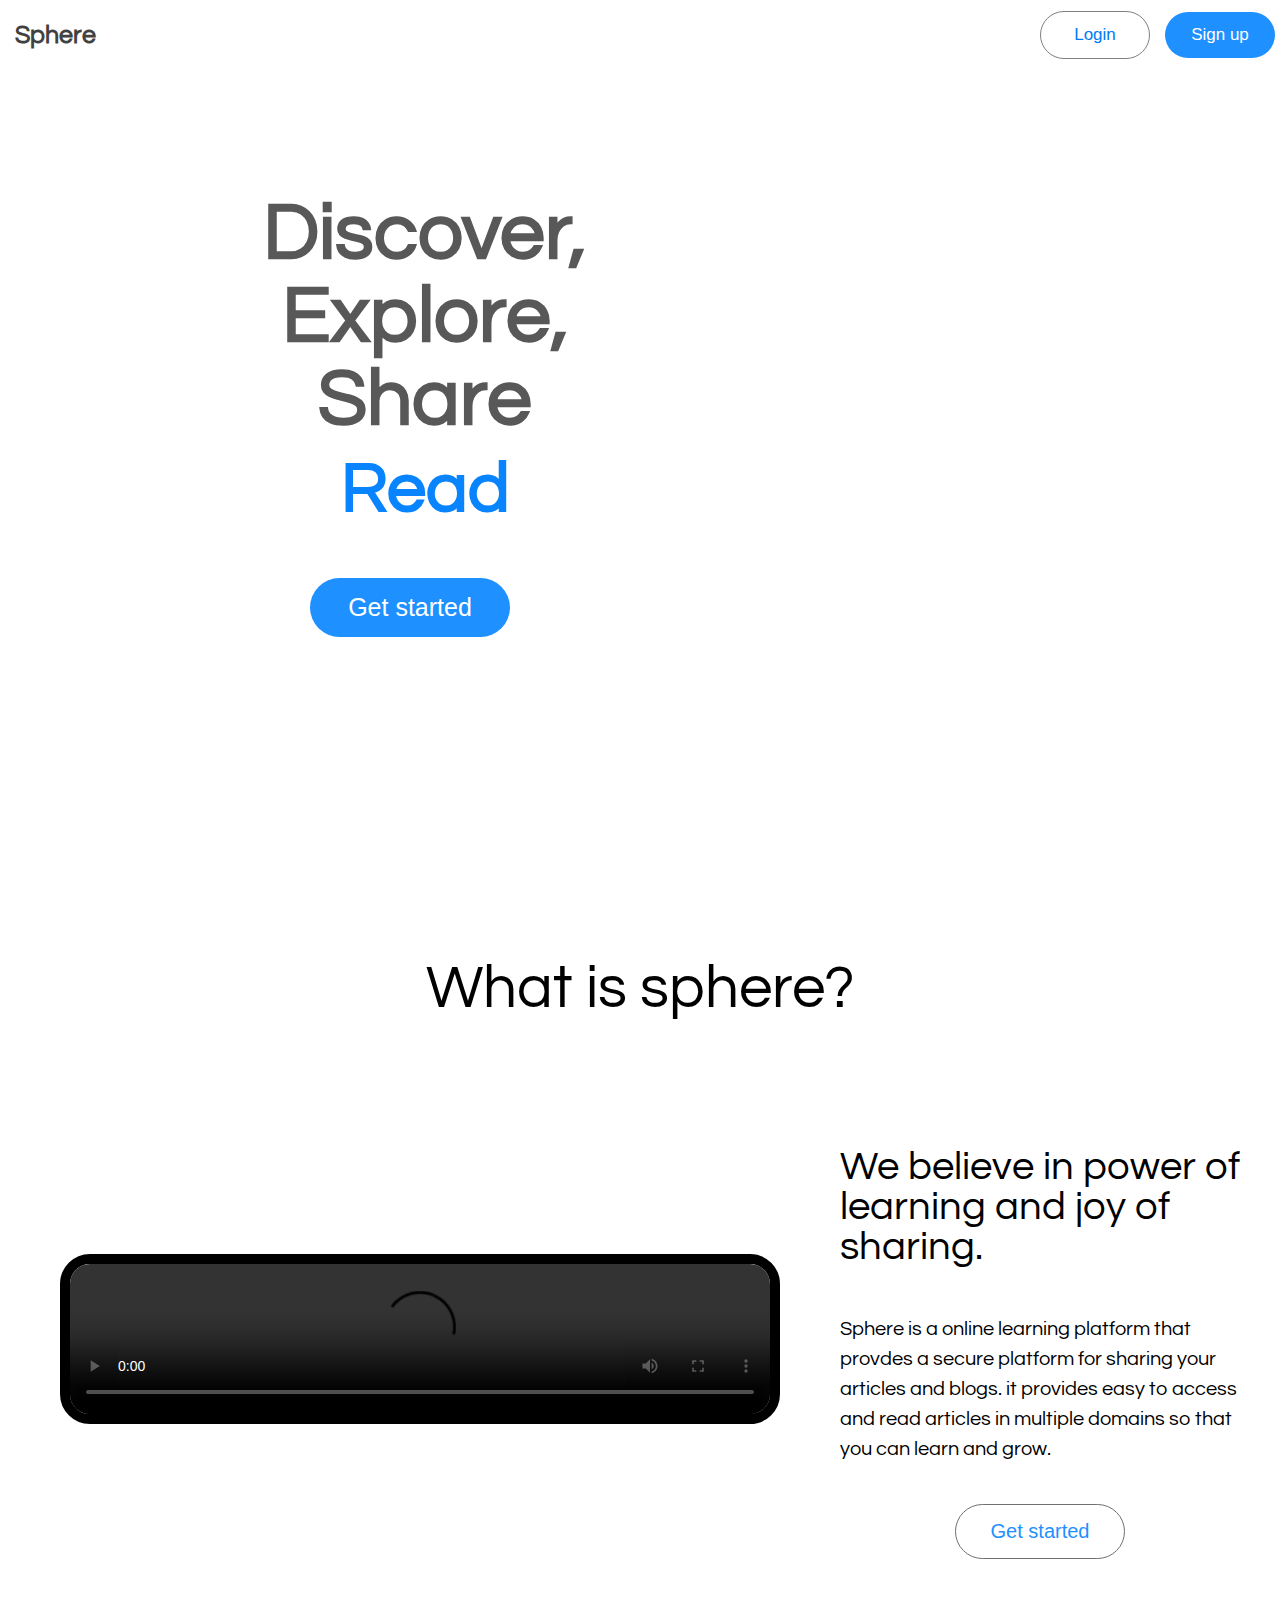
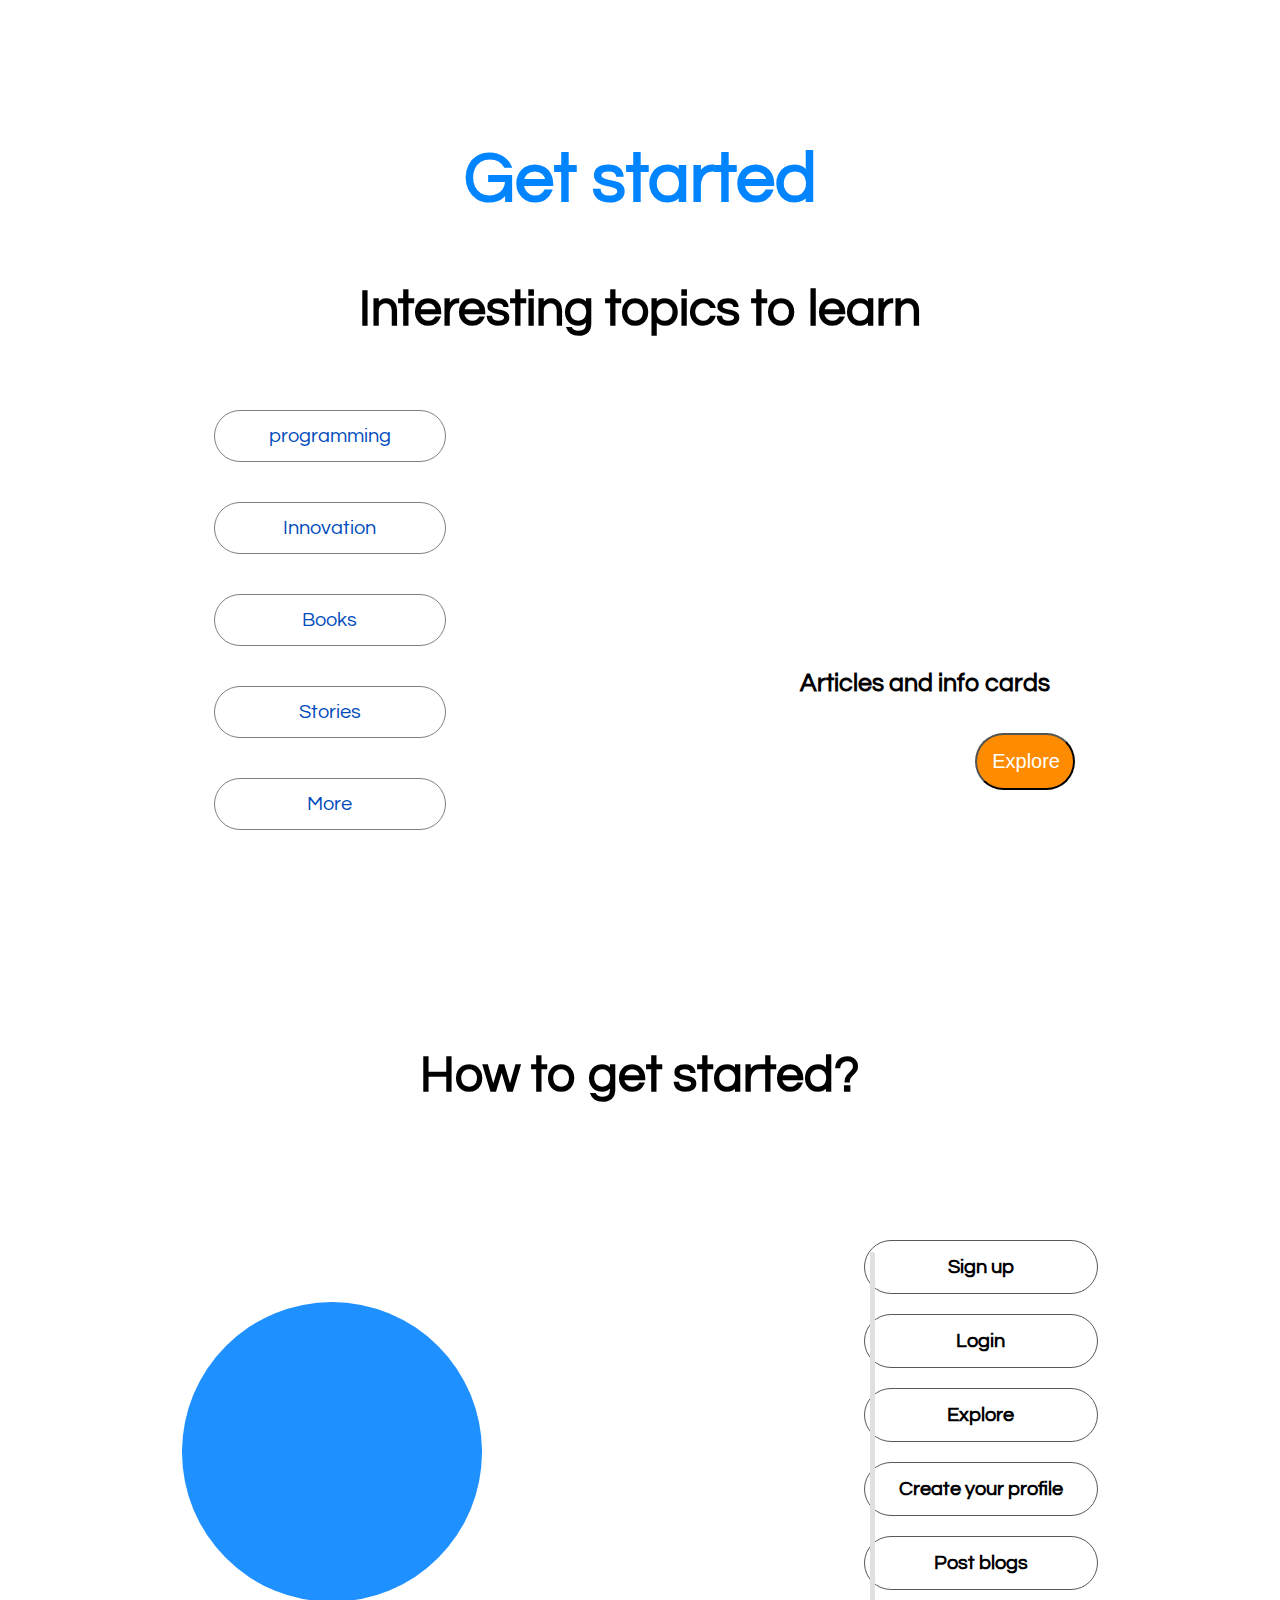
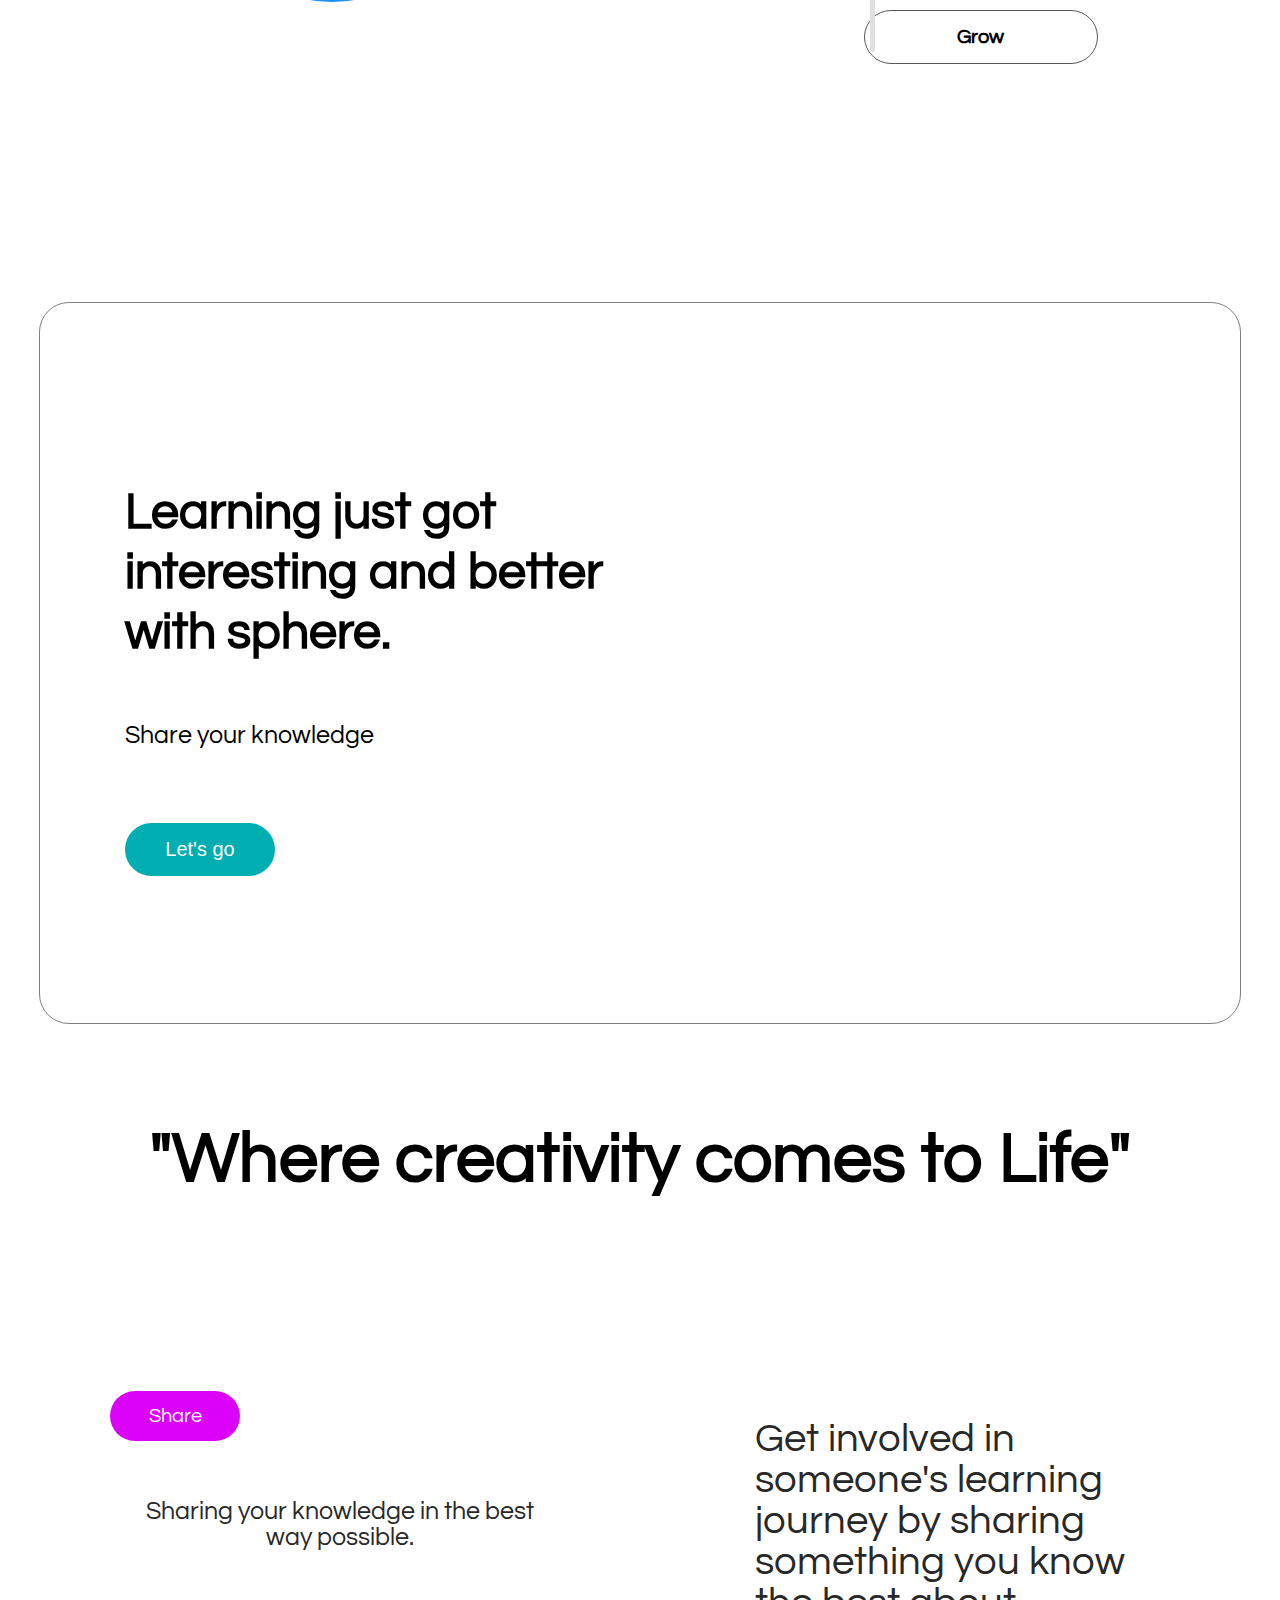
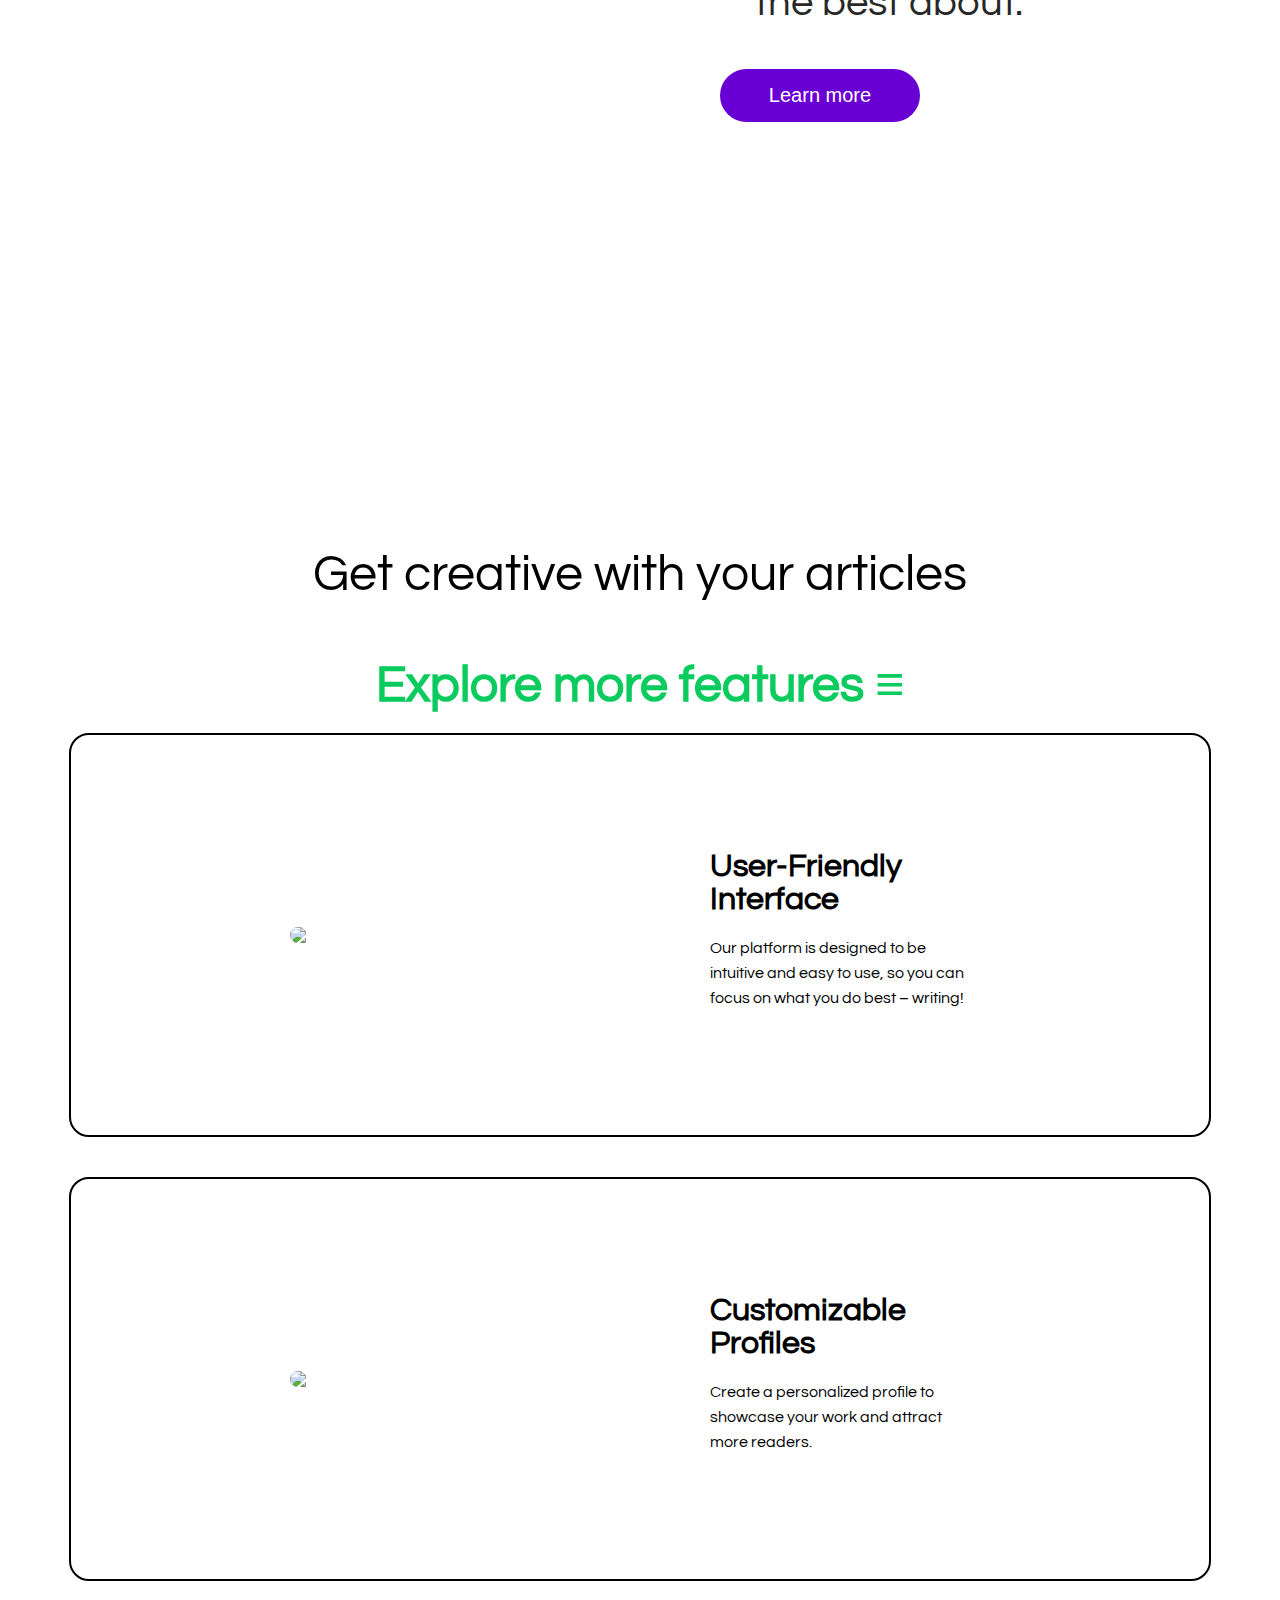
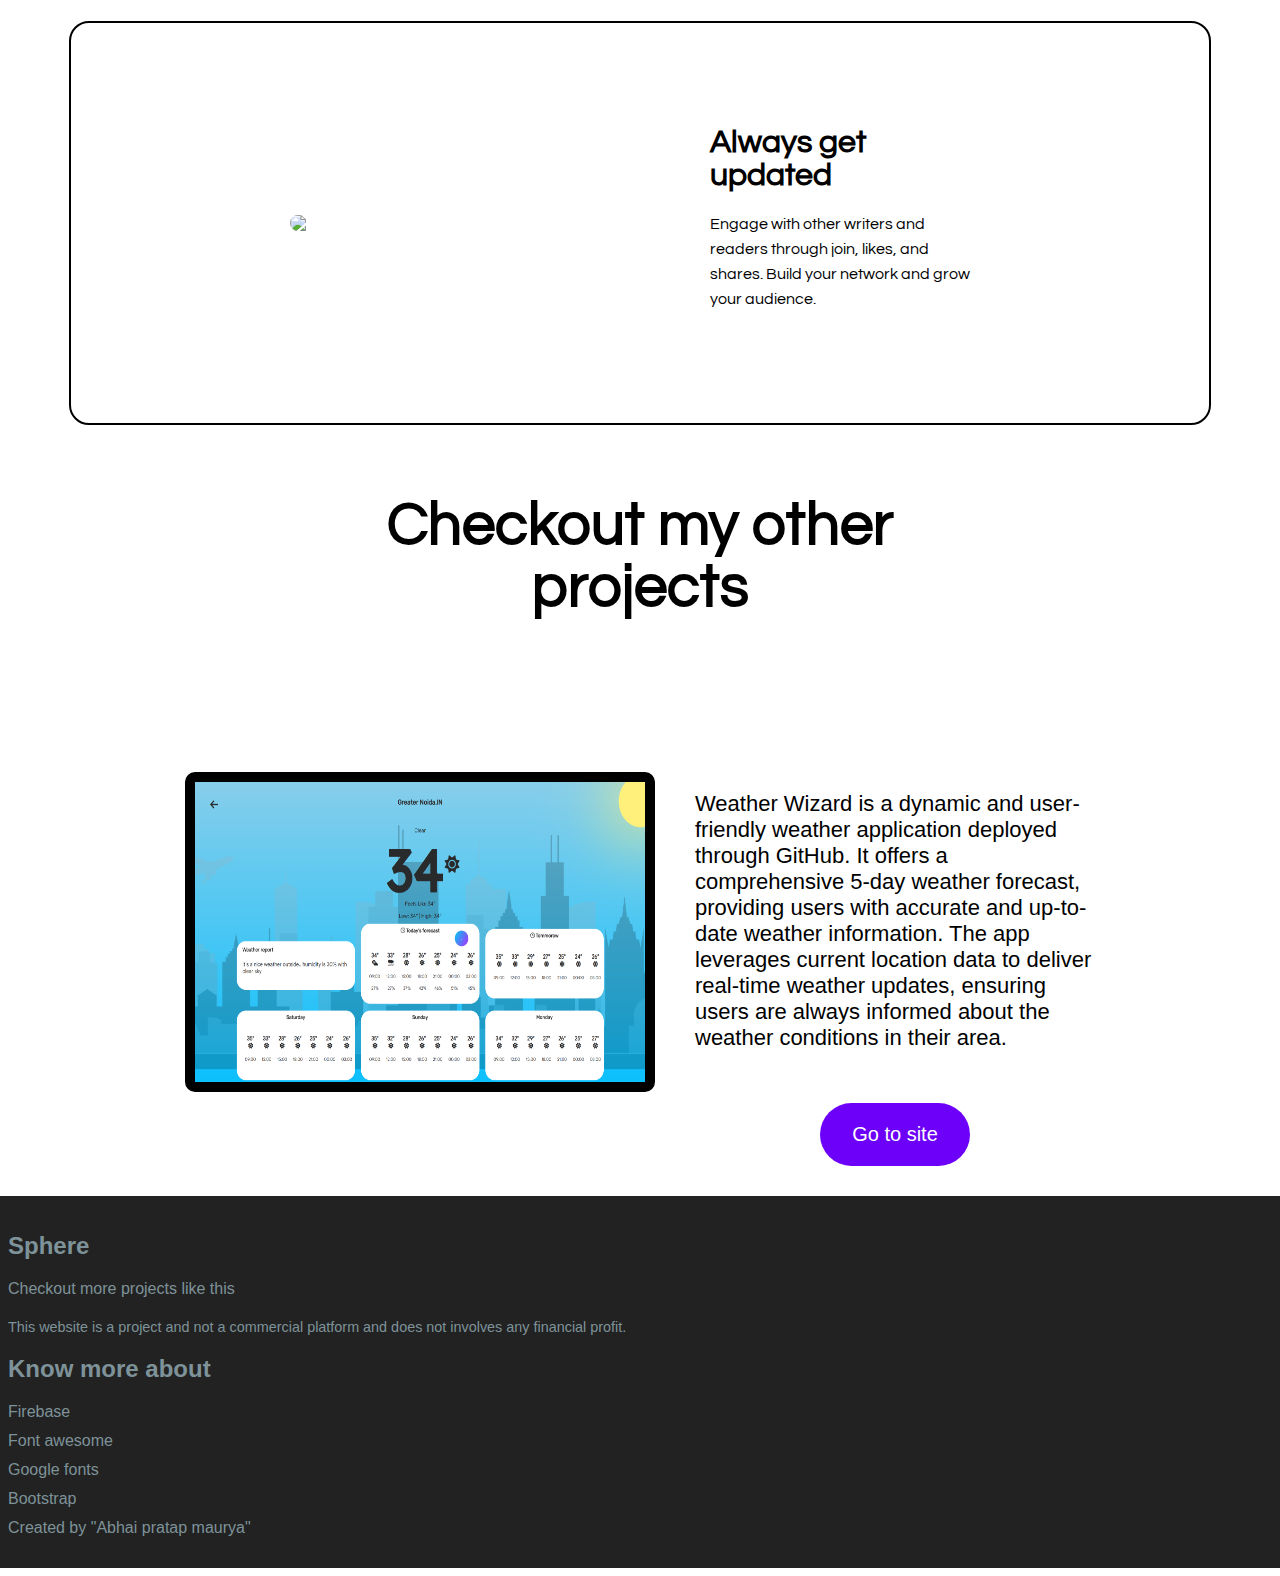
==== index.html @ 7bbaa001 "Add files via upload" ====
<!DOCTYPE html>
<html lang="en">

<head>
  <meta charset="UTF-8">
  <meta name="viewport" content="width=device-width, initial-scale=1.0,maximum-scale=1.0, user-scalable=no">
  <title>Document</title>
  <link rel="stylesheet" href="web.css">
  <link rel="stylesheet" href="auth.css">

  <link href='https://fonts.googleapis.com/css?family=Questrial' rel='stylesheet'>
  <link href='https://fonts.googleapis.com/css?family=Pacifico' rel='stylesheet'>

  <script src="https://kit.fontawesome.com/954e575aaa.js" crossorigin="anonymous"></script>
</head>

<body>
  
  <div id="waiting">
    <p id="w1"></p>
    <p id="w2"></p>
    <p id="w3"></p>
    <p id="w4"></p>
</div>
  <navbar id="navbar"><i class="fa-regular fa-circle"
      style="font-size: 35px;margin-left: 10px;color:dodgerblue;font-weight: 400;"></i>
    <h1 style="margin-left: 5px;font-weight: 900;">Sphere</h1><button id="logout">Logout</button><button
      id="loginbut">Login</button><button id="signbut">Sign up</button>
  </navbar>

  <div id="form" class="background">
    <button id="cross" style="align-self: flex-start;background-color: transparent;"><i
        class="fa-solid fa-arrow-left"></i></button>

    <div id="loginform">
      <h1><i class="fa-solid fa-right-to-bracket"></i> Login</h1>
      <input id="username2" type="text" placeholder="email">
      <input type="password" id="password2" placeholder="password">

      <button id="submit1" style="margin-bottom: -10px;">submit</button>
      <button style="cursor: pointer;margin-top: 40px;background-color: transparent;color:dodgerblue" id="signup">Create
        account</button>
    </div>
    <div id="signupform">
      <h1><i class="fa-solid fa-paw"></i> Register</h1>
      <input id="username1" type="text" placeholder="email">

      <input id="password1" type="password" placeholder="password">

      <input id="passwordconf1" type="password" placeholder="Confirm password">
      <button id="submit2">submit</button>
      <button style="cursor: pointer;background-color: transparent;position: absolute;top:67%;color:dodgerblue"
        id="login">Back to login.</button>

    </div>
    <p id="errormsg"></p>
  </div>

  <!--div 1-->
  <div id="herodiv">
    <div id="herotext2">
      <h1 id="f2">Discover, Explore, Share</h1>
      <h1 id="animatedtext">Read </h1>
      <row><a href="content.html"><button>Get started</button></a>
    </div>
    <div id="herotext">
     

    </div>


  </div>

  <!--div2 -->
  <h1 style="align-self: center;" id="article-text">What is sphere?</h1>
  <div id="box2">
    <video id="aboutvideo" src="project video2024.mp4" controls autoplay></video>
    <div id="md">
      <h1>We believe in power of learning and joy of sharing.</h1>
      <p>Sphere is a online learning platform that provdes a secure platform for sharing your articles and blogs. it
        provides easy to access and read articles in multiple domains so that you can learn and grow.</p>
      <a href="content.html"> <button>Get started</button></a>
    </div>
  </div>

  <h1 style="color:rgb(0, 132, 255);font-size: 70px;margin:20px;padding:15px;" id="r1">Get started</h1>
  <h1 id="df">Interesting topics to learn</h1>
  <div id="events">
    <div id="a1">
      <p id="e1">programming</p>
      <p id="e2">Innovation</p>
      <p id="e3">Books</p>
      <p id="e4">Stories</p>
      <p id="e5">More</p>
    </div>
    <div id="intro">
      <h1>Articles and info cards</h1>
      <button>Explore</button>
    </div>
  </div>

  <h1 style="margin-bottom: -100px;font-size:50px;color:rgb(0, 0, 0);margin-top: 200px;">How to get started?</h1>
  <div id="instructions">

    <div id="insi">
      <i class="fa-regular fa-user"></i>
    </div>
    <div class="progress-container">
      <div class="progress-bar"></div>
    </div>
    <div>
      <p class="j1">Sign up</p>
      <p class="j1">Login</p>
      <p class="j1">Explore</p>
      <p class="j1">Create your profile</p>
      <p class="j1">Post blogs</p>
      <p class="j1">Grow</p>
    </div>

  </div>
  <!--box 3-->

  <div id="box3">
    <div id="textbox3">
      <h1>Learning just got interesting and better with sphere.</h1>
      <p>Share your knowledge</p>
      <a class="create"> <button class="createbut">Let's go</button></a>
    </div>
    <div id="img3">
    </div>
  </div>


  
  <h1 id="ff">"Where creativity comes to Life"</h1>
  <div id="share">
    <div id="jkh">
      <p>Share</p>
      <h1>Sharing your knowledge in the best way possible.</h1>
    </div>
    <div id="ur">
      <h1 style="font-size: 40px;text-align:left;margin-left: 30px;">
        Get involved in someone's learning journey by sharing
        something you know the best about.</h1>
      <a class="create"> <button class="createbut">Learn more</button></a>
    </div>
  </div>
  <div id="show">
    <h1
      style="padding:20px;font-weight: 400;border-radius: 30px;margin-bottom: 0px;font-size: 50px;margin-left: 20px;margin-right: 20px;">
      Get creative with your articles <h1 style="color:#0BCB5E;font-size: 50px;">Explore more features ≡</h1>
    </h1>
    <div id="d1"><img src="https://practolytics.com/wp-content/uploads/2021/04/Med-Coding-H2-Time-tested-methods-and-top-technology.png">
      <div id="d2">
        <h1>User-Friendly Interface</h1>
        <p>Our platform is designed to be intuitive and easy to use, so you can focus on what you do best – writing!</p>
      </div>
    </div>
    <div id="d1"><img src="https://th.bing.com/th/id/OIP.R62UEvmsLP5iv6SyTlgIggHaF5?w=1036&h=824&rs=1&pid=ImgDetMain">
      <div id="d2">
        <h1>Customizable Profiles</h1>
        <p> Create a personalized profile to showcase your work and attract more readers.</p>
      </div>
    </div>
    <div id="d1"><img src="https://th.bing.com/th/id/OIP.ZjtQBYFqbxRObxybSjGwgAHaFq?w=599&h=458&rs=1&pid=ImgDetMain">
      <div id="d2">
        <h1>Always get updated</h1>
        <p> Engage with other writers and readers through join, likes, and shares. Build your network and grow your
          audience.</p>
      </div>
    </div>
  </div>


  <h1 style="font-size: 60px;margin:50px;font-weight: 1000;max-width: 600px;">Checkout my other projects</h1>
  <div id="projects">


    <div id="pr">
      <img src="weatherscreenshot.png">
      <div id="ttr">
        <p>Weather Wizard is a dynamic and user-friendly weather application deployed through GitHub. It offers a
          comprehensive 5-day weather forecast, providing users with accurate and up-to-date weather information. The
          app leverages current location data to deliver real-time weather updates, ensuring users are always informed
          about the weather conditions in their area.</p>
        <a href="https://coder5676.github.io/Weather-app/" target="_blank"><button>Go to site</button></a>
      </div>
    </div>
  </div>
  </div>
  <footer id="footer">
    <h1>Sphere</h1>
    <label>Checkout more projects like this<a href="https://github.com/coder5676" target="_blank"><button><i
            class="fa-brands fa-github"></i></button></a></label>
    <p>This website is a project and not a commercial platform and does not involves any financial profit.</p>
    <h1>Know more about</h1>
    <label>Firebase<a href="https://firebase.google.com/docs" target="_blank"><button><i
            class="fa-solid fa-fire-flame-curved"></i></button></a></label>
    <label>Font awesome<a href="https://fontawesome.com/icons" target="_blank"><button><i
            class="fa-solid fa-font-awesome"></i></button></a></label>
    <label>Google fonts<a href="https://fonts.google.com/" target="_blank"><button><i
            class="fa-brands fa-google"></i></button></a></label>
    <label>Bootstrap<a href="https://getbootstrap.com/" target="_blank"><button><i
            class="fa-brands fa-bootstrap"></i></button></a></label>
    <label>Created by "Abhai pratap maurya" <a href="https://www.linkedin.com/in/abhai-pratap-maurya-781911297/"
        target="_blank"><button><i class="fa-brands fa-linkedin-in"></i></button></a></label>




  </footer>
</body>

</html>
<script src="web.js" type="module"></script>
<script src="auth.js" type="module"></script>
---- web.css ----
body{
    background-color: rgb(255, 255, 255);
font-family: questrial,Arial, Helvetica, sans-serif;
text-align: center;
display:flex;
align-items: center;
flex-direction: column;

}
#navbar{
    position: fixed;
    width:100%;
    height:70px;
    background-color: #ffffff;
    display:flex;
    align-items: center;
    top:0;
    left:0;
    z-index: 2;
    scrollbar-width: none;
    color:#414141;
}#navbar h1{
    font-size: 25px;
    
}
#loginbut{
    color:rgb(0, 122, 245);
    border: 1px solid grey;
    background-color:transparent;
    position: absolute;right:130px;
   padding:13px;
   width:100px;
   font-size: 17px;
   border-radius: 40px;
width:110px;


}#signbut{
    color:rgb(255, 255, 255);
    border: 0px;
    position: absolute;right:5px;
   padding:13px;
   font-size: 17px;
   background-color: dodgerblue;
   border:0px;
   border-radius: 40px;
width:110px;
}
#logout{
    color:rgb(0, 122, 245);
    border: 1px solid grey;
    background-color:transparent;
    position: absolute;right:130px;
   padding:13px;
   width:100px;
   font-size: 17px;
   border-radius: 40px;
width:110px;
   display:none;
   
}
#footer {
    background-color: #222;
    color: #7e9299;
    text-align: left;
    padding-left: 20px;
    padding: 20px;
    font-family: Arial, sans-serif;
    width:100%;
}

#footer h1 {
    margin-bottom: 20px;
    font-size: 1.5em;
}

#footer label {
    display: block;
    margin: 10px 0;
    font-size: 1em;
}

#footer a {
    color: #f8f8f8;
    text-decoration: none;
}

#footer button {
    background: none;
    border: none;
    color: #f8f8f8;
    font-size: 1.2em;
    cursor: pointer;
    padding: 5px 10px;
    transition: color 0.3s ease;
}

#footer button:hover {
    color: #76c7c0;
}

#footer p {
    margin: 20px 0;
    font-size: 0.9em;
}

#events{
    width:95%;
    padding-top: 20px;
    border-radius: 40px;
display:flex;
flex-wrap: wrap;
align-items: center;
justify-content: space-around;
color:rgb(0, 0, 0);
}#a1{
    width:100%;
    max-width: 400px;
    border-radius: 20px;
    display: flex;
    flex-direction: column;
    align-items:center;
}#a1 p{
    width:200px;
    background-color: rgb(255, 255, 255);
    color:rgb(0, 75, 187);
    padding:15px;
    font-size: 20px;
    border-radius: 40px;
    margin-left: 10px;
   border:1px solid grey;
}#a2{
    height:300px;
    box-shadow: 0px 0px 20px 0px rgb(150, 150, 150);
    border-radius: 10px;
}
#show{
    width:100%;
    display:flex;
    flex-direction: column;
    align-items: center;
    margin-top: 50px;

}#show p{
    line-height: 25px;
}
#d1{
    background-color: rgb(255, 255, 255);
    border-radius: 20px;
    width:90%;
    min-height: 400px;
    display:flex;
    flex-wrap: wrap;
    align-items: center;
    justify-content: center;
    margin:20px;
    overflow: hidden;
    border: 2px solid #000000;
}#show p{
    margin:20px;
}#show h1{
    margin-bottom: 0px;
}#show img{
    width:400px;
    border-radius: 20px;

}#d2{
    width:300px;
    text-align: left;
}#d2 h1{
    margin-left: 20px;

}#d2 p{
    margin-bottom: 30px;
}
#simpleanimation{
    font-size: 20px;
    display: flex;
    align-items: center;
    justify-content: center;
}
#projects{
    width:98%;
    background-color: rgb(255, 255, 255);
    display:flex;
    align-items: center;
    justify-content: center;
    flex-direction: column;
    overflow-x: scroll;
    scrollbar-width: none;
}#projects img{
    width:96%;
    max-width: 400px;
    height:300px;
    max-width: 450px;
    border-radius: 10px;
    border: 10px solid black;
}#pr{
    width:95%;
display:flex;
flex-wrap: wrap;
align-items: center;
justify-content: center;
gap:40px;
}#ttr{
    width:95%;
    max-width:400px;
    margin-top: 100px;
}
#pr p{
    font-family: 'Segoe UI', Tahoma, Geneva, Verdana, sans-serif;
    font-size: 22px;
    text-align: left;
}#projects div button{
    padding:20px;
    margin:30px;
    width:150px;
    background-color:#6c00f9;
    color:white;
    border: 0px;
    font-size: 20px;

    border-radius: 40px;
}

  #article-text {
    font-size: 60px;

padding:10px;
font-weight: 400;
    margin-bottom: 90px;
    border-radius: 50px;
  }
  
#textarea-content{
    width:100%;
    max-width: 500px;
    height:250px;
    display:flex;
    align-items: center;
    justify-content: center;
    margin-top: 70px;

  }#intro{
   background-image: url("https://th.bing.com/th/id/OIP.BV-qfhFA6wqwbg-EZ-zPWwHaHa?w=626&h=626&rs=1&pid=ImgDetMain");
   width:97%;
   max-width: 380px;
   height:380px;
   background-position: center;
   background-size: cover;
   background-repeat: no-repeat;
   margin:40px;
   display:flex;
   flex-direction: column;
   align-items: center;
   border-radius: 20px;
   justify-content: flex-end;
  }#intro h1{
    padding:20px;
    border-radius: 20px;
    background-color: white;
    font-size: 25px;
  }#intro button{
    padding:15px;
    width:100px;
    font-size: 20px;
    border-radius: 30px;
    background-color: darkorange;
    color:white;
    margin-left: 200px;
    margin-bottom: 20px;
  }
  #aboutvideo{
    width:90%;
    max-width: 900px;
    border-radius: 30px;
    border: 10px solid rgb(0, 0, 0);
    box-shadow: 0px 0px 10px 0px rgb(255, 255, 255);
    margin-bottom:50px;
  }.circle{
    width:100%;
    max-width:400px;
    width:98%;
    height:400px;
   display:flex;
   flex-wrap: wrap;
   align-items: center;
   justify-content: space-around;
   border-radius: 50px;
  background-position: center;
  background-size: cover;
  background-repeat: no-repeat;

 }
    #form{
    top:6px;
    
 }#df{
    font-size: 50px;
    color:rgb(0, 0, 0);
    font-weight: 1000;
    margin-left: 20px;
    margin-right: 20px;
 }#share{
    width:100%;
    height:100vh;
    display:flex;
    flex-wrap: wrap;
    gap:100px;
    color:rgb(40, 40, 40);
    align-items: center;
    justify-content: center;
    margin-top: 0px;
 }#share div{
    width:100%;
    max-width: 500px;
    height:400px;
    font-size: 20px;
    align-self: center;
    margin-top: -50px;
    display: flex;
    align-items: flex-start;
    flex-direction: column;
    border-radius: 30px;

 }#share i{
    color:#454548;
    font-size: 250px;
   

 }#share button{
    background-color:#6900d3;
    width:200px;
    padding:15px;
    color:white;
    border-radius: 40px;
    border: 0px;
    font-size: 20px;
    margin-left: 30px;

 }#share p{
    background-color: rgb(220, 2, 249);
    color:white;
    padding:15px;
    border-radius: 30px;
    width:100px;
    margin:20px;
 }#share h1{
    background-color: white;
    font-weight: 400;
    font-size: 25px;
    padding:20px;
    width:80%;
    align-self: center;
    border-radius: 30px;

 }
 #jkh{
    background-image: url("https://th.bing.com/th/id/OIP.LdJ8qgFDWcbHXwRdWZgrTAHaEP?w=626&h=358&rs=1&pid=ImgDetMain");
    background-position: center;
    background-size: cover;
    background-repeat: no-repeat;
 }
 #ff{
  color:black;
    font-size: 70px;
    margin-top: 100px;
    margin-bottom: -50px;

 }#box3{
    width:95%;
    height:80vh;
    display:flex;
    flex-wrap: wrap;
    gap:30px;
    align-items: center;
    justify-content: center;
    border:1px solid grey;
    border-radius: 30px;

 }#box3 h1{
    line-height: 60px;
    text-align: left;

 }
 #box3 div{
    width:97%;
max-width: 500px;
    margin-top: 0px;
    display:flex;
    align-items: flex-start;
    justify-content: center;
    flex-direction: column;
    padding-left: 20px;

  
   
 }#textbox3{
    max-width: 500px;
    font-size: 25px;
    color:rgb(0, 0, 0);
 }#img3{
    width:97%;
    max-width: 400px;
    height:400px;
    background-image: url("https://th.bing.com/th/id/OIP.agxu_IqXN3cdDfoMaYPHKgHaHa?w=640&h=640&rs=1&pid=ImgDetMain");
    background-position: center;
    background-size:cover;
    background-repeat: no-repeat;
 }#box3 button{
 background-color: rgb(0, 174, 177);
 color:white;
    padding:15px;
    bordeR:0px;
    font-size: 20px;
    border-radius: 50px;
    width:150px;
    margin-top: 50px;
 }
 #box2{
    display:flex;
    width:98%;
    margin-top: 0px;
    flex-wrap: wrap;
    align-items: center;
    justify-content: center;
    gap:40px;
   
    margin-bottom: 150px;
 }#box2 video{
    width:95%;
    max-width: 700px;
    margin-left: 20px;margin-right: 20px;
    margin-top: 50px;
 }#box2 div{
    width:100%;
    max-width: 400px;
    font-size: 25px;
    display:flex;
    flex-direction: column;
    align-items: center;
    justify-content: center;
 }#box2 h1{
    font-size: 40px;
    text-align: left;
    font-weight: 400;
    line-height: 40px;
 }#box2 p{
    font-size: 20px;
    text-align: left;
    line-height: 30px;

 }#box2 button{
    padding:15px;
    font-size: 20px;
    border-radius: 40px;
    background-color:white ;

    border:1px solid rgb(112, 112, 112);
    color:dodgerblue;
    margin-top: 20px;
    width:170px;
 }
 #frontanimation{
    width:100%;
    background-color: #000;
 }#maincontainer{
    width:100%;
    background-color: #000;

 }
 #herodiv{
    width:100%;
    height:100vh;
    background-color: #ffffff;
    left:0;
    top:60px;
    display:flex;
    flex-wrap: wrap;
    justify-content: center;
    align-items: center;
    gap:30px;
 }

 #herodiv div{
    margin-top:80px;
    width:100%;
    max-width: 400px;
    height:80vh;
    border-radius:30px;
 }#herotext2{
    color:rgb(88, 88, 88);
    font-size: 40px;
 }#animatedtext{
    font-size: 70px;
    color:rgb(8, 132, 255);
    font-weight: 900;
    margin-top: -50px;
    animation:fadeInUp 3s infinite;
    border-radius: 100px;
    padding:10px;
 } @keyframes fadeInUp {
    0% {
      opacity: 0;
      transform: translateY(20px);
    }
    50% {
      opacity: 1;
      transform: translateY(0);
    }
    100% {
      opacity: 0;
      transform: translateY(-20px);
    }
  }
  #herotext2 button{
    padding:15px;
    color:white;
  background-color: dodgerblue;
    border-radius: 50px;
    width:200px;

    font-size: 25px;
    margin-top: -50px;
    margin-right: 30px;
    border:0px;
  }
  #instructions{
    width:100%;
    height:100vh;
    display:flex;
    flex-wrap: wrap;
    align-items: center;
    justify-content:space-around;
    gap:40px;
  }.j1{
    padding:16px;
    width:200px;
    color:rgb(0, 0, 0);
    border:1px solid rgb(88, 88, 88);
    border-radius: 40px;
    font-size: 20px;
    font-weight: 900;
   }
  .progress-container {
    width: 5px;
    height: 400px;
    background-color: #e0e0e0;
    border-radius: 10px;
    overflow: hidden;
    position: relative;
    margin-right: -400px;
}

.progress-bar {
    width: 100%;
    height: 0;
    background-color:rgb(0, 0, 0);
    position: absolute;
    top: 0;
    animation: fill 14s linear infinite;
}#insi{
    max-width: 100%;
    width:300px;
    height:300px;
    display:flex;
    flex-direction: column;
    align-items: center;
    justify-content: center;
    border-radius: 400px;
  background-color: dodgerblue;



}#insi i{
    font-size: 200px;
    color:white;
    padding:30px;
    font-weight: 300;
    
}

@keyframes fill {
    100%{
        height: 100%;
    }
}
@media(max-width:800px){
   #navbar h1{
    font-size: 20px;
   }#navbar button{
    font-size: 15px;
   }
   #herotext2 h1{
    font-size: 70px;
    margin-top:50px;
    color:rgb(32, 32, 32);
    font-weight: 900;

   }#herotext{
  margin-top: -100px;
   }#md{
    padding-left: 20px;
   }#r1{
    margin-top: -80px;
   }
   #box2{
    margin-top: 200px;
   }
   #box2 h1{
    font-size: 30px;
   }#box2 video{
    width:100%;
    margin-top: -70px;
   }
   #instructions{
    width:100%;
    margin-bottom: 200px;
   }#instructions i{
    display: none;
   }
   #box3{
    margin-top: -200px;
    margin-bottom: -200px;
   }#share i{
font-size: 200px;
margin-top: 200px;
margin-left: 30px;
   }#ur{
    margin-top: -300px;
   }#share{
    margin-top:200px;
   }
  #ff{
    margin-top: 300px;
  }#show{
    margin-top: 200px;
  }#img3{
    visibility: hidden;
  }#signbut{
    transform: scale(0.9);
  }#loginbut{
    transform: scale(0.9);
    margin-right: -20px;

  }#logout{
    transform: scale(0.9);
    margin-right: -20px;

  }

}
#herotext{
    background-image: url("https://i.pinimg.com/originals/29/f5/69/29f5699389ac551dfd0705261485e616.gif");
    background-position: center;
    background-repeat: no-repeat;
    background-size: cover;

}#waiting {
    position: fixed;
    width: 100%;
    height: 100vh;
    align-items: center;
    justify-content: center;
    gap: 10px;
    z-index: 6;
    background-color: rgb(223, 250, 255);
    display: none;
}

#w1 {
    width: 20px;
    height: 20px;
    border-radius: 20px;
    background-color: rgb(0, 179, 255);
    animation: jump 1s infinite;
}

#w2 {
    width: 20px;
    height: 20px;
    border-radius: 20px;
    background-color: rgb(0, 179, 255);

    animation: jump 1.5s infinite;

}

#w3 {
    width: 20px;
    height: 20px;
    border-radius: 20px;
    background-color: rgb(0, 179, 255);

    animation: jump 2s infinite;

}

#w4 {
    width: 20px;
    height: 20px;
    border-radius: 20px;
    background-color: rgb(0, 179, 255);

    animation: jump 2.5s infinite;

}

@keyframes jump {
    50% {
        margin-bottom: 60px;
    }

}
---- auth.css ----
#form{
    position: fixed;
    width:100%;
    height:100%;
    background-color: rgb(255, 255, 255);
    left:0px;
    margin-top: 50px;
    display:flex;
    font-family: lexend,Arial, Helvetica, sans-serif;
    flex-direction: column;
    align-items: center;
    justify-content: space-around; 
    display:none;
    z-index: 30;

}#form i{
    background-color: rgb(255, 255, 255);
    color:rgb(79, 79, 79);
    padding:10px;
    border-radius: 40px;
    font-size: 30px;
}
#form button{
    padding:15px;
    margin:40px;
    border-radius: 10px;
    font-size: 20px;
    border:0px;
   background-color: rgb(3, 129, 255);
    color:rgb(255, 255, 255);
}#cross{
    width:50px;
    height:50px;
    font-size: 40px;
    position: absolute;
   top:-20px;
  
   left:-20px;
   font-weight: 900;
   background-color: transparent;
}#errormsg{
    position: absolute;
    top:20px;
}
#signupform{
    width:100%;
    height:70%;
    border-radius: 20px;
    display:flex;
    flex-direction: column;
    align-items: center;
    background-color: rgb(255, 255, 255);
    width:500px;
    height:500px;
    border-radius: 30px;
    display:none;
}#form p{
    font-size: 20px;
}#form input{
    width:85%;
    height:50px;
    border-radius: 40px;
    outline:none;
    background-color: rgb(230, 249, 255);
    color:rgb(0, 0, 0);
    font-size: 20px;
    max-width: 280px;
    padding-inline: 20px;
    margin:10px;
    border:0px;
}#loginform{
    display:flex;
    flex-direction: column;
    width:97%;
    height:100%;
    justify-content: center;
    align-items: center; 
    background-color: rgb(255, 255, 255);
    width:500px;
    height:500px;
    border-radius: 30px;


}@keyframes move {
    100% {
        transform: translate3d(0, 0, 1px) rotate(360deg);
    }
}

#loginform button{
    width:300px;
    border-radius: 30px;
}#signupform button{
    width:300px;
    border-radius: 30px;
}#login:hover{
    text-decoration: underline;
}#signup:hover{
    text-decoration: underline;
}.showanim{
    background-color: black;
    color:white;
}@media(max-width:700px){
    #form{
        margin-top: 60px;
    }
}
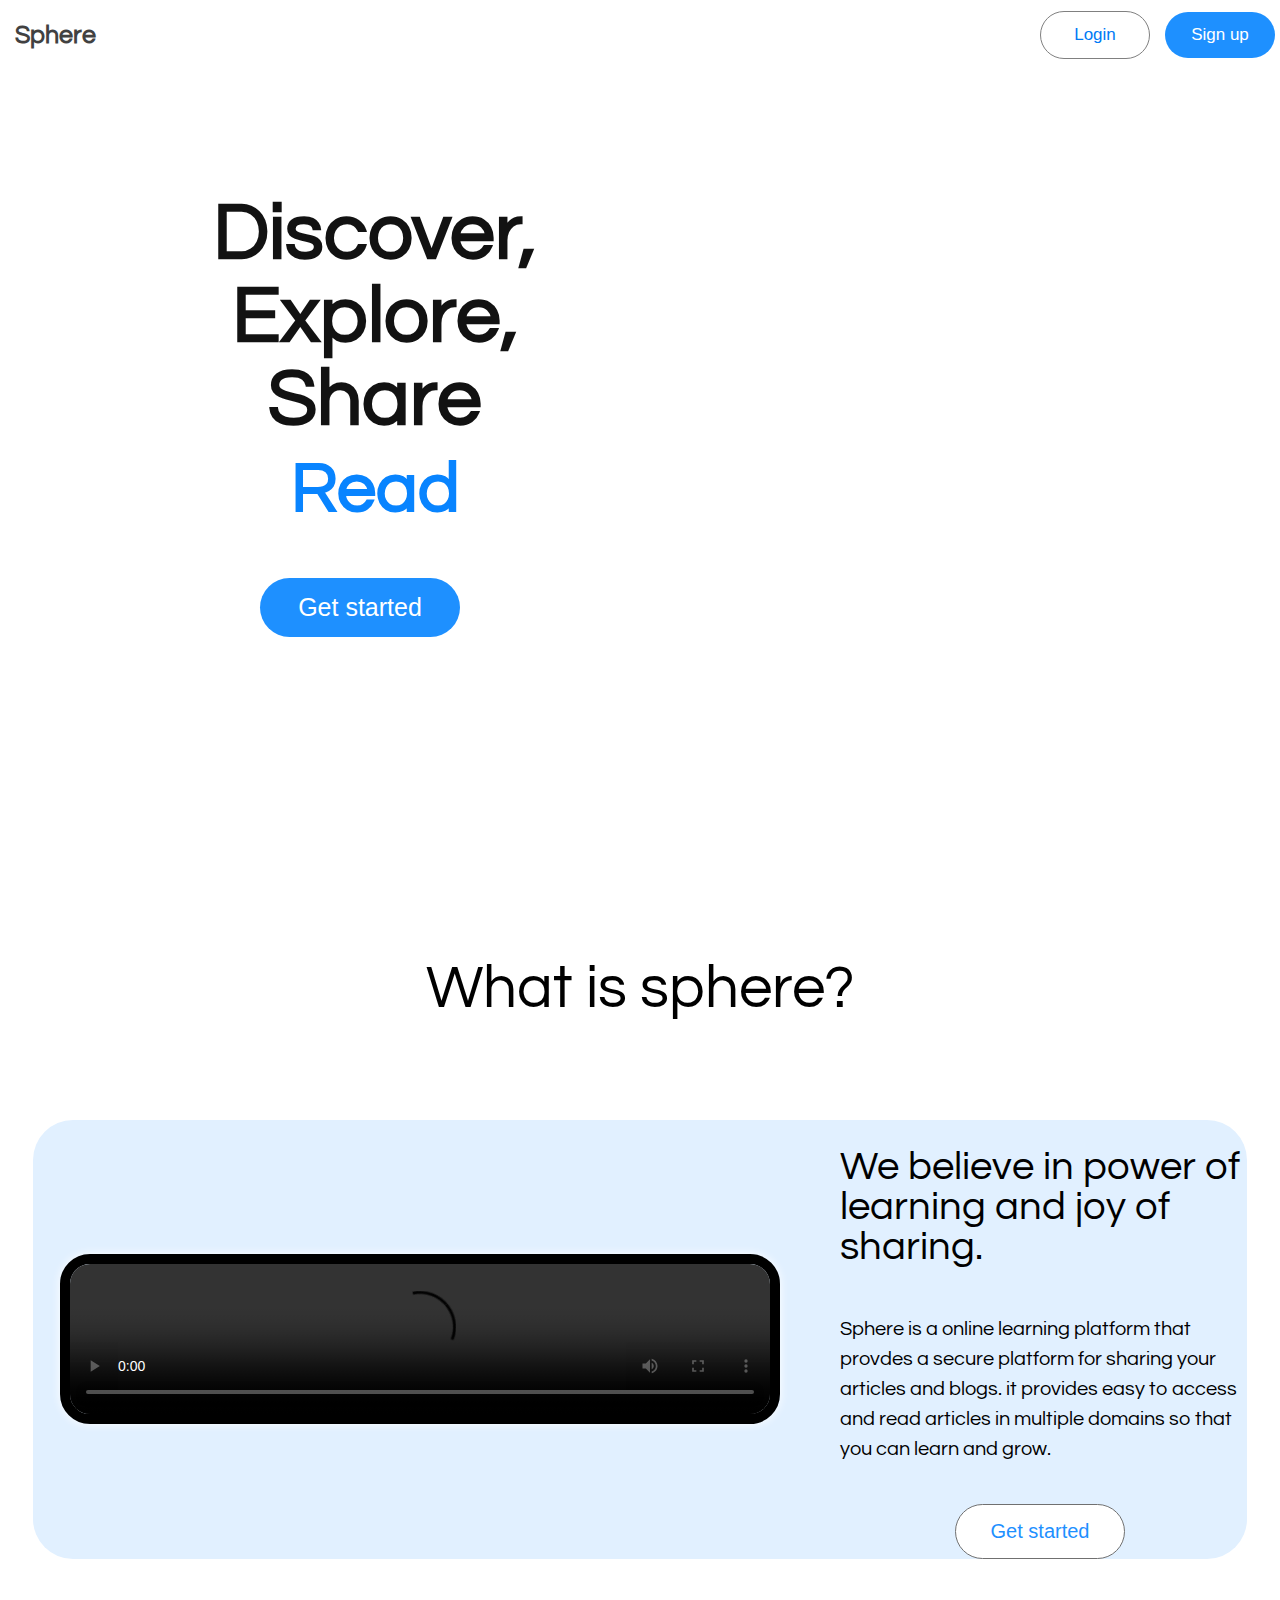
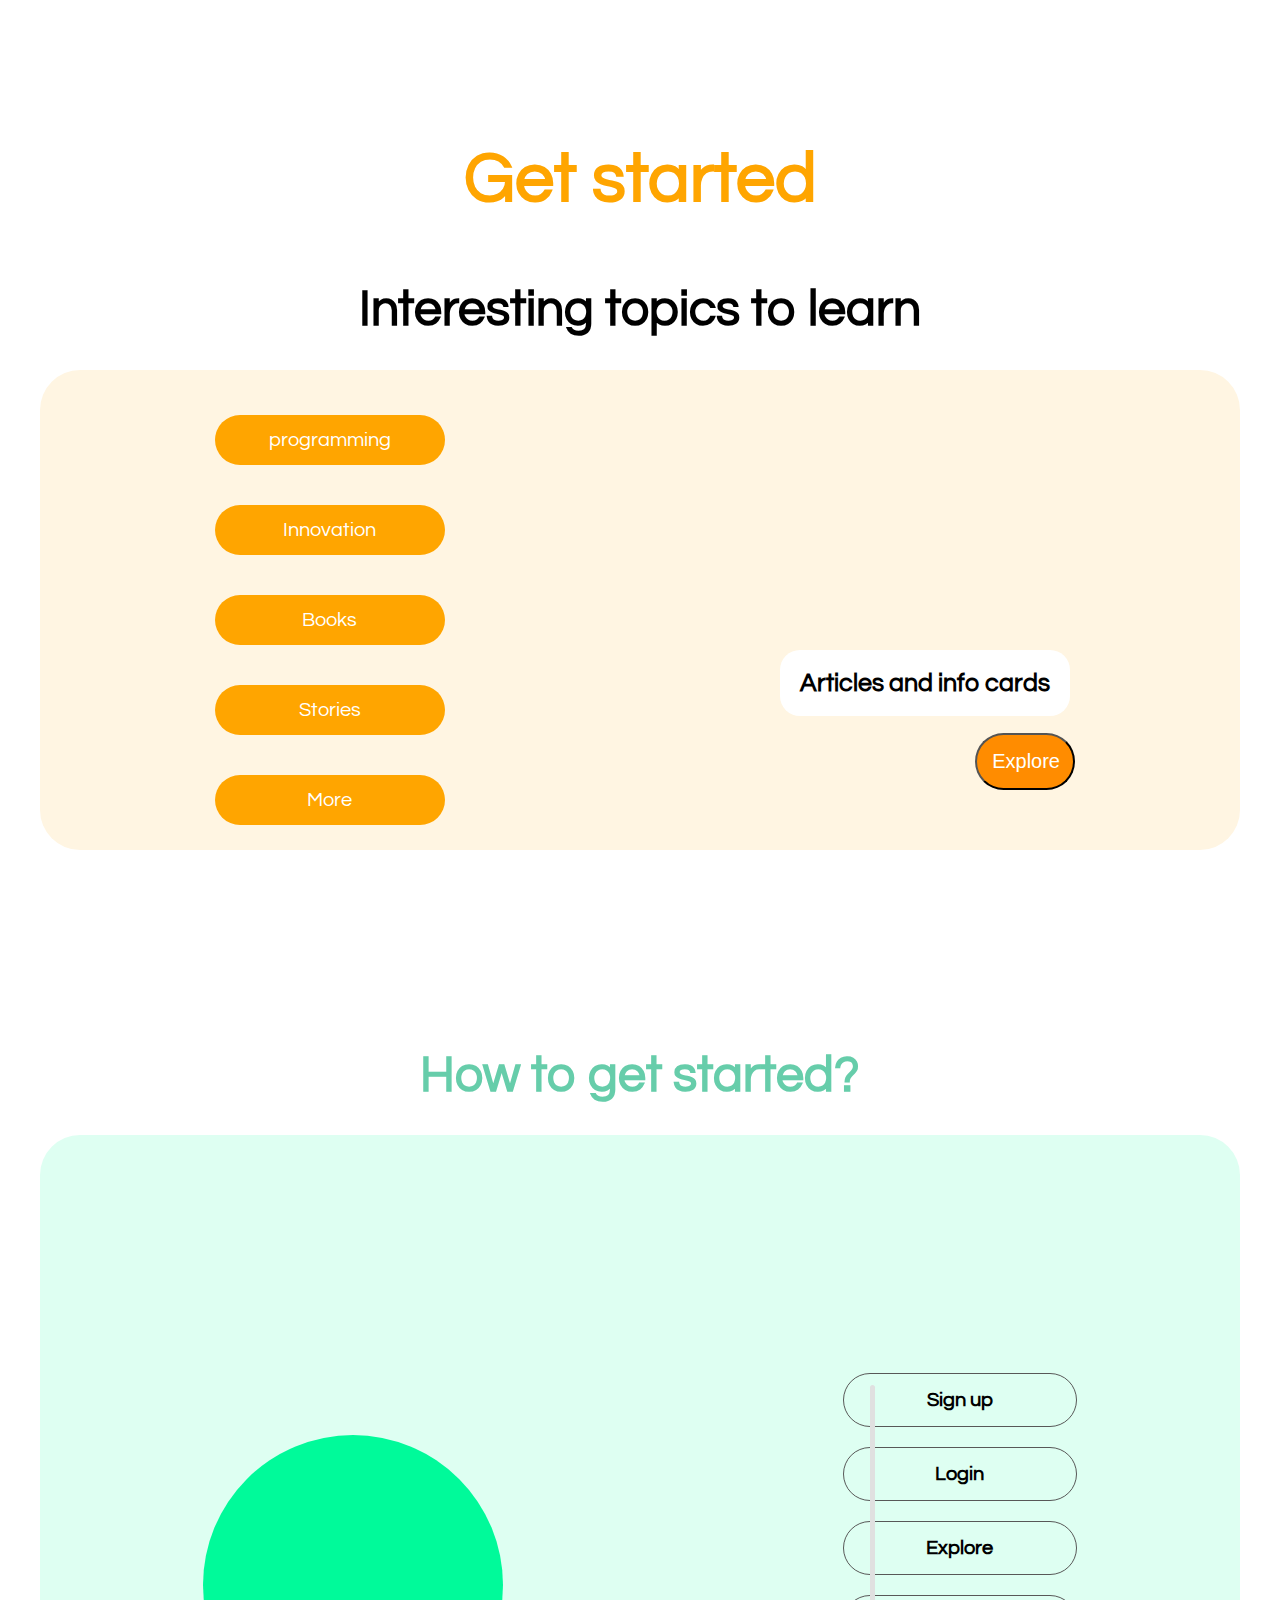
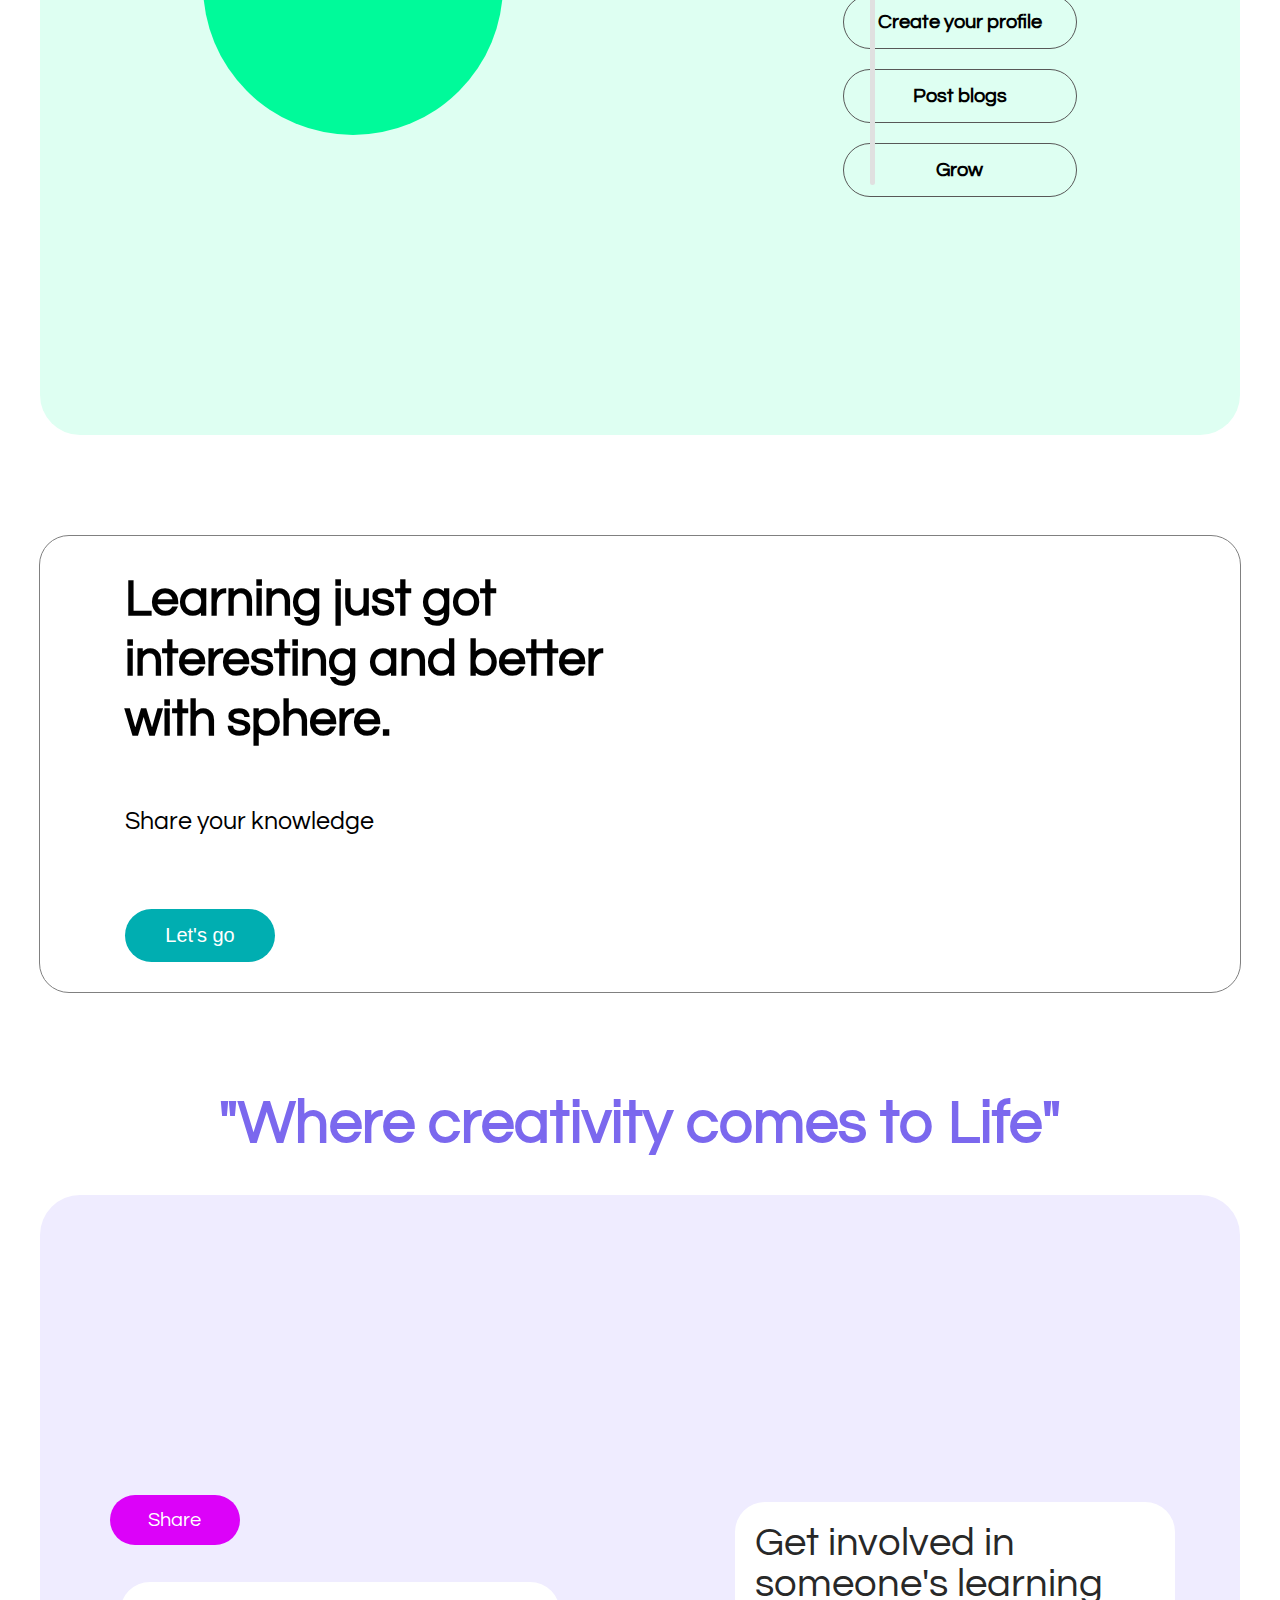
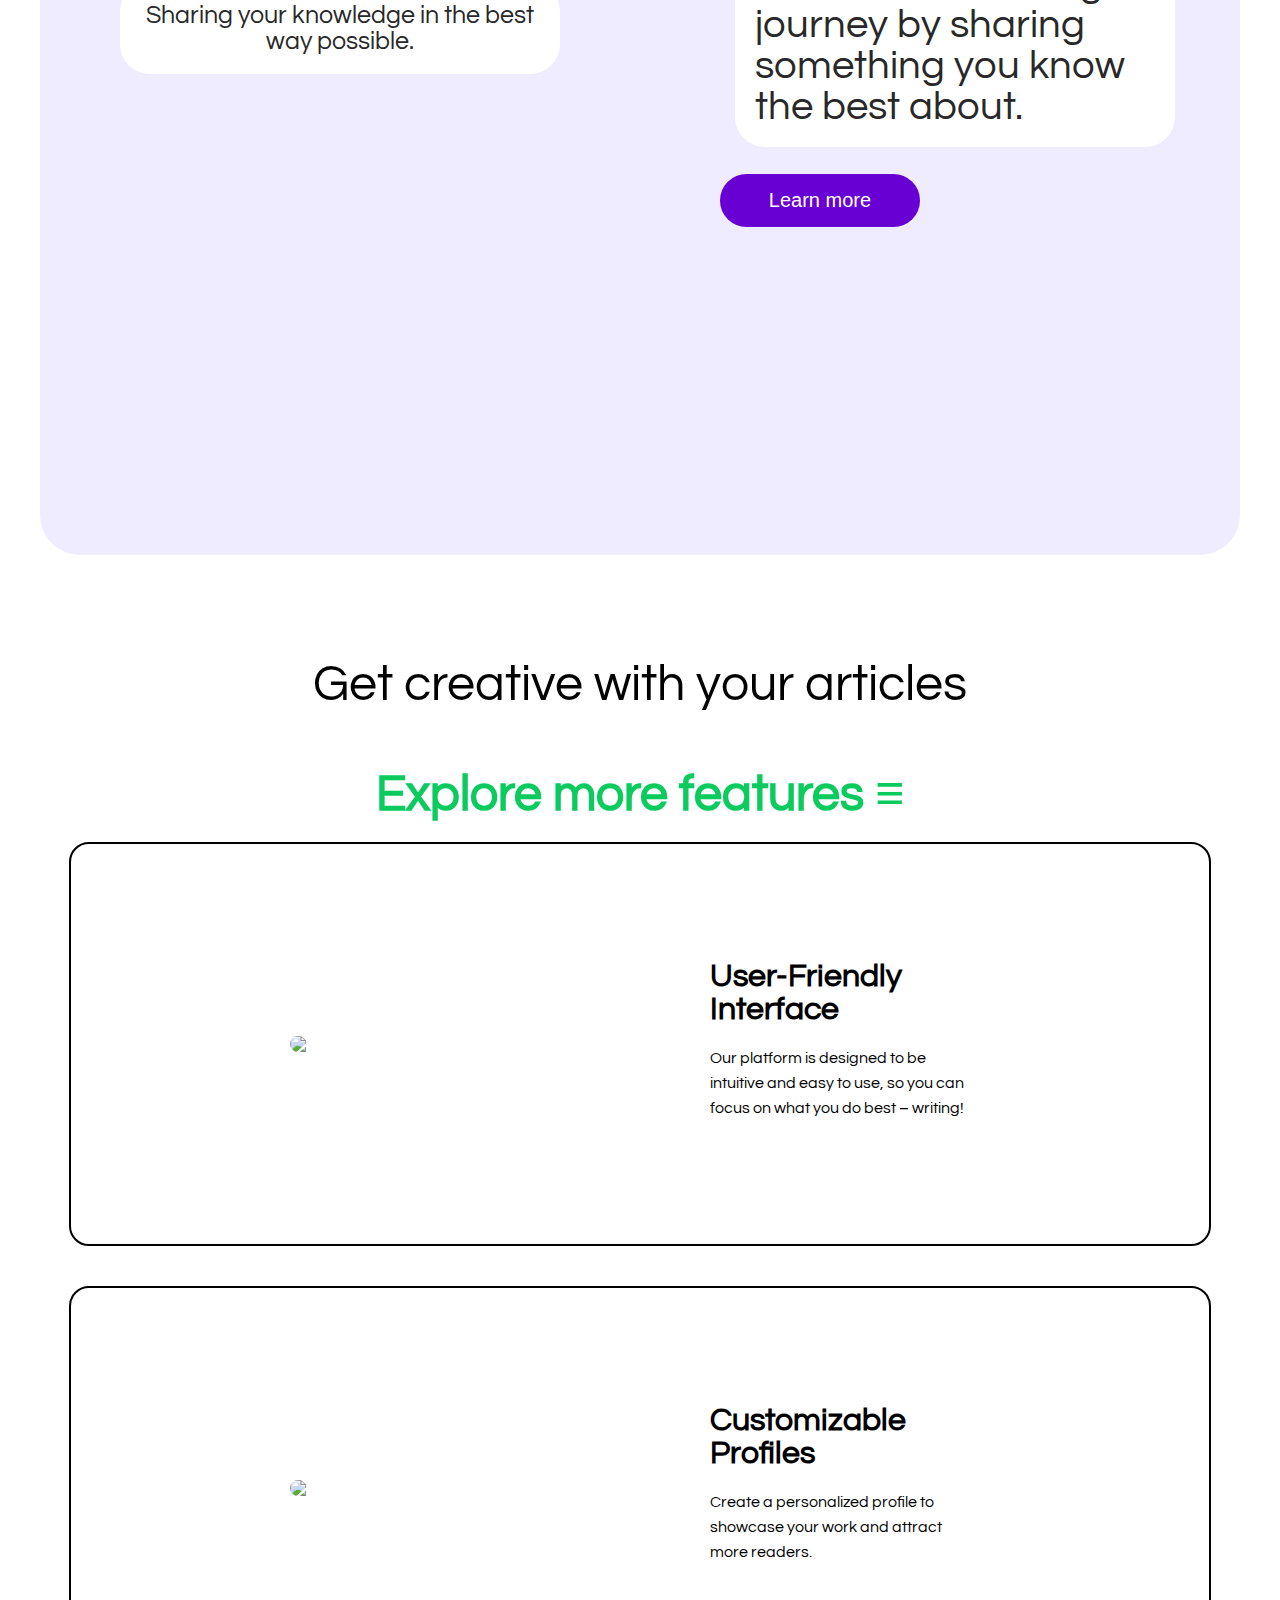
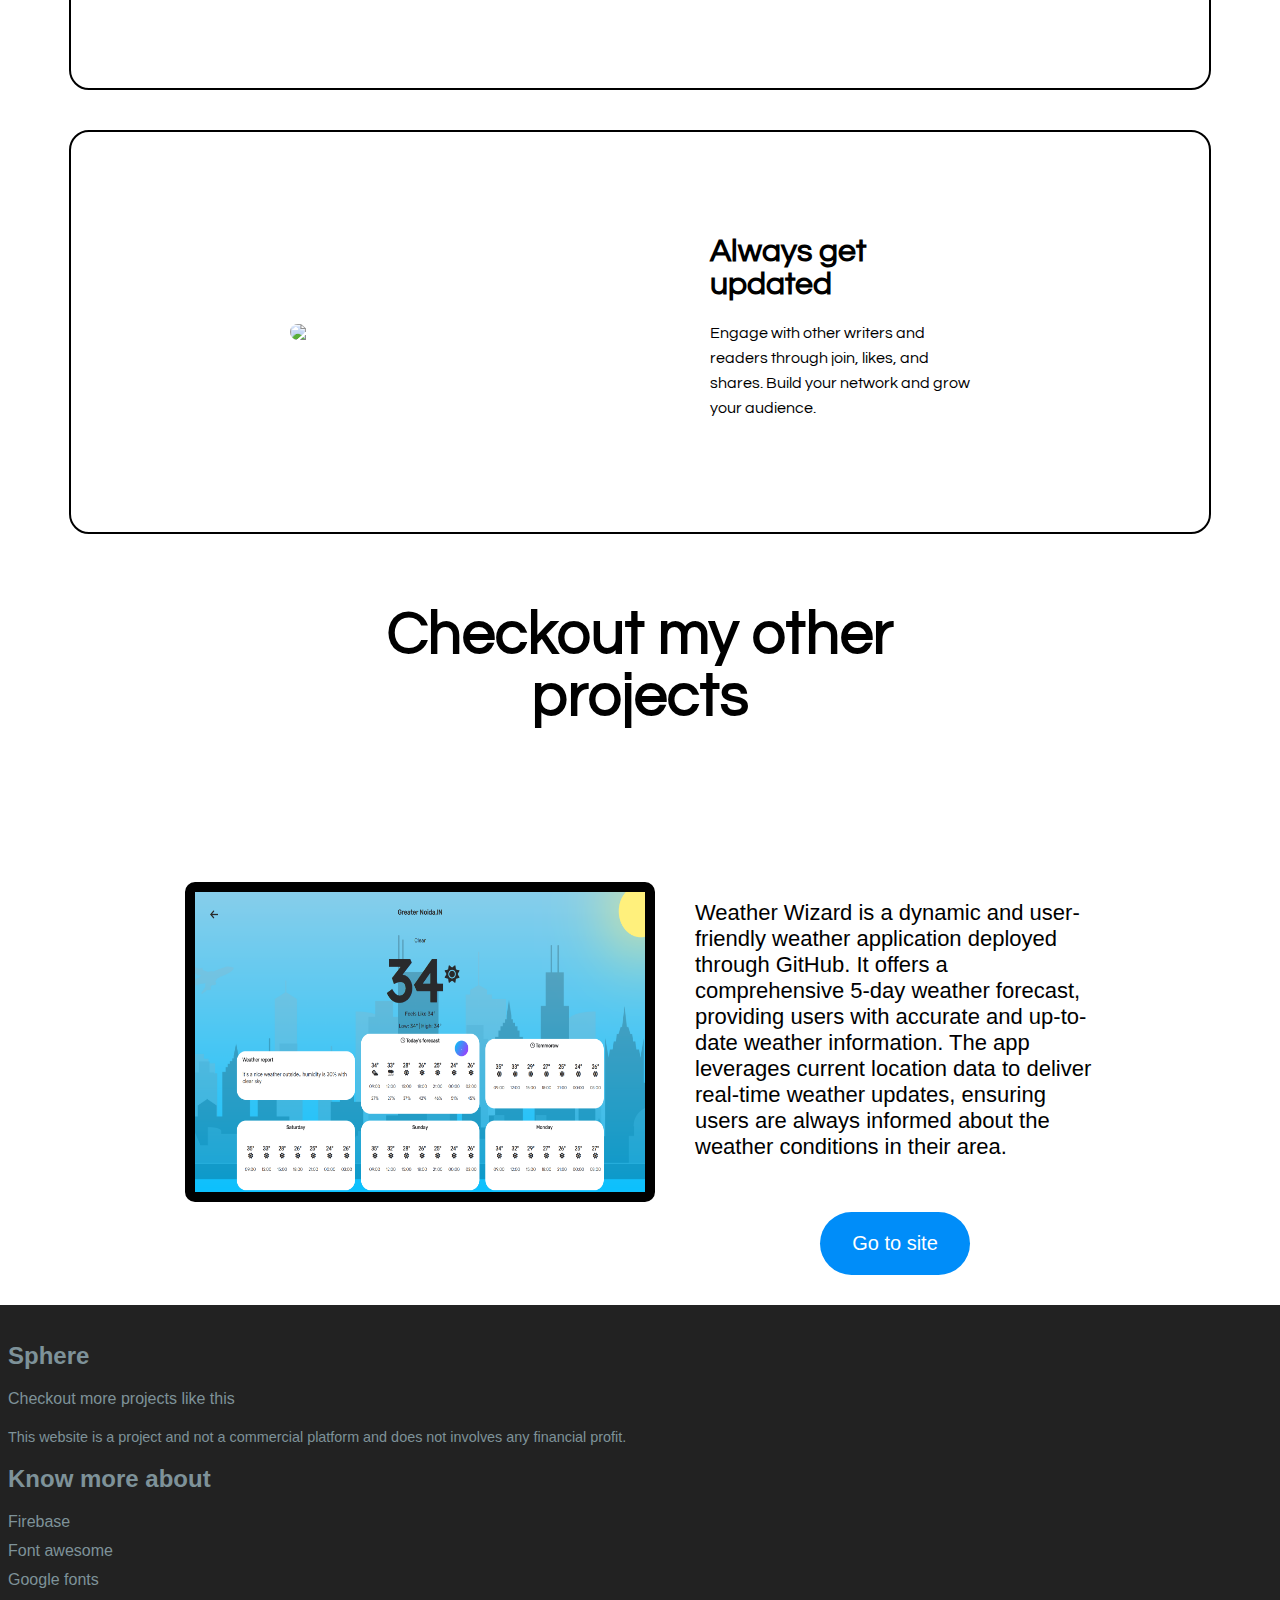
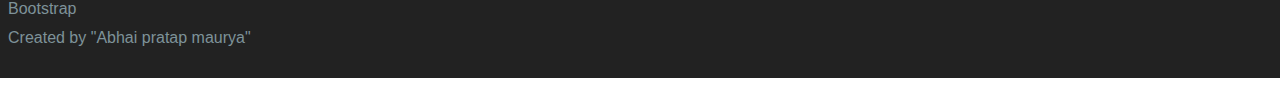
==== commit c00eb64a: "Update index.html" ====
--- a/index.html
+++ b/index.html
@@ -83,7 +83,7 @@
     </div>
   </div>
 
-  <h1 style="color:rgb(0, 132, 255);font-size: 70px;margin:20px;padding:15px;" id="r1">Get started</h1>
+  <h1 style="color:orange;font-size: 70px;margin:20px;padding:15px;" id="r1">Get started</h1>
   <h1 id="df">Interesting topics to learn</h1>
   <div id="events">
     <div id="a1">
@@ -99,7 +99,7 @@
     </div>
   </div>
 
-  <h1 style="margin-bottom: -100px;font-size:50px;color:rgb(0, 0, 0);margin-top: 200px;">How to get started?</h1>
+  <h1 style="font-size:50px;color:mediumaquamarine;margin-top: 200px;">How to get started?</h1>
   <div id="instructions">
 
     <div id="insi">
@@ -213,4 +213,4 @@
 
 </html>
 <script src="web.js" type="module"></script>
-<script src="auth.js" type="module"></script>+<script src="auth.js" type="module"></script>
--- a/web.css
+++ b/web.css
@@ -113,6 +113,7 @@
 align-items: center;
 justify-content: space-around;
 color:rgb(0, 0, 0);
+background-color: rgb(255, 245, 226);
 }#a1{
     width:100%;
     max-width: 400px;
@@ -122,13 +123,12 @@
     align-items:center;
 }#a1 p{
     width:200px;
-    background-color: rgb(255, 255, 255);
-    color:rgb(0, 75, 187);
+    background-color:orange;
+    color:rgb(255, 255, 255);
     padding:15px;
     font-size: 20px;
     border-radius: 40px;
     margin-left: 10px;
-   border:1px solid grey;
 }#a2{
     height:300px;
     box-shadow: 0px 0px 20px 0px rgb(150, 150, 150);
@@ -215,7 +215,7 @@
     padding:20px;
     margin:30px;
     width:150px;
-    background-color:#6c00f9;
+    background-color:#008df9;
     color:white;
     border: 0px;
     font-size: 20px;
@@ -302,7 +302,7 @@
     margin-left: 20px;
     margin-right: 20px;
  }#share{
-    width:100%;
+    width:95%;
     height:100vh;
     display:flex;
     flex-wrap: wrap;
@@ -311,13 +311,17 @@
     align-items: center;
     justify-content: center;
     margin-top: 0px;
+    background-color: rgb(239, 236, 255);
+    border-radius: 40px;
+    padding-top: 30px;
+    padding-bottom: 30px;
+
  }#share div{
     width:100%;
     max-width: 500px;
     height:400px;
     font-size: 20px;
     align-self: center;
-    margin-top: -50px;
     display: flex;
     align-items: flex-start;
     flex-direction: column;
@@ -363,13 +367,12 @@
  }
  #ff{
   color:black;
-    font-size: 70px;
+    font-size: 60px;
     margin-top: 100px;
-    margin-bottom: -50px;
+    color:mediumslateblue;
 
  }#box3{
     width:95%;
-    height:80vh;
     display:flex;
     flex-wrap: wrap;
     gap:30px;
@@ -377,6 +380,8 @@
     justify-content: center;
     border:1px solid grey;
     border-radius: 30px;
+    margin-top: 100px;
+    padding-bottom: 30px;
 
  }#box3 h1{
     line-height: 60px;
@@ -419,13 +424,14 @@
  }
  #box2{
     display:flex;
-    width:98%;
+    width:96%;
+    border-radius: 40px;
     margin-top: 0px;
     flex-wrap: wrap;
     align-items: center;
     justify-content: center;
     gap:40px;
-   
+   background-color: rgb(225, 240, 255);
     margin-bottom: 150px;
  }#box2 video{
     width:95%;
@@ -472,7 +478,6 @@
  #herodiv{
     width:100%;
     height:100vh;
-    background-color: #ffffff;
     left:0;
     top:60px;
     display:flex;
@@ -484,12 +489,12 @@
 
  #herodiv div{
     margin-top:80px;
-    width:100%;
-    max-width: 400px;
+    width:97%;
+    max-width: 500px;
     height:80vh;
     border-radius:30px;
  }#herotext2{
-    color:rgb(88, 88, 88);
+    color:rgb(18, 18, 18);
     font-size: 40px;
  }#animatedtext{
     font-size: 70px;
@@ -526,13 +531,15 @@
     border:0px;
   }
   #instructions{
-    width:100%;
+    width:95%;
     height:100vh;
     display:flex;
     flex-wrap: wrap;
     align-items: center;
     justify-content:space-around;
     gap:40px;
+    background-color: rgb(222, 255, 242);
+    border-radius: 40px;
   }.j1{
     padding:16px;
     width:200px;
@@ -568,7 +575,7 @@
     align-items: center;
     justify-content: center;
     border-radius: 400px;
-  background-color: dodgerblue;
+  background-color: mediumspringgreen;
 
 
 
@@ -586,6 +593,11 @@
     }
 }
 @media(max-width:800px){
+    #herodiv button{
+        margin-right: 0px;
+    }#heroimg{
+        display:none;
+    }
    #navbar h1{
     font-size: 20px;
    }#navbar button{
@@ -598,14 +610,15 @@
     font-weight: 900;
 
    }#herotext{
-  margin-top: -100px;
+  display:none;
    }#md{
     padding-left: 20px;
    }#r1{
     margin-top: -80px;
    }
    #box2{
-    margin-top: 200px;
+    margin-top: 20px;
+    padding-bottom: 20px;
    }
    #box2 h1{
     font-size: 30px;
@@ -620,7 +633,8 @@
     display: none;
    }
    #box3{
-    margin-top: -200px;
+    margin-top: -100px;
+    max-height: 500px;
     margin-bottom: -200px;
    }#share i{
 font-size: 200px;
@@ -628,8 +642,6 @@
 margin-left: 30px;
    }#ur{
     margin-top: -300px;
-   }#share{
-    margin-top:200px;
    }
   #ff{
     margin-top: 300px;
--- a/auth.css
+++ b/auth.css
@@ -61,13 +61,14 @@
     height:50px;
     border-radius: 40px;
     outline:none;
-    background-color: rgb(230, 249, 255);
+    background-color: rgb(255, 255, 255);
     color:rgb(0, 0, 0);
     font-size: 20px;
     max-width: 280px;
     padding-inline: 20px;
     margin:10px;
     border:0px;
+    border: 1px solid rgb(50, 50, 50);
 }#loginform{
     display:flex;
     flex-direction: column;
@@ -102,6 +103,6 @@
     color:white;
 }@media(max-width:700px){
     #form{
-        margin-top: 60px;
+        margin-top: 58px;
     }
-}+}
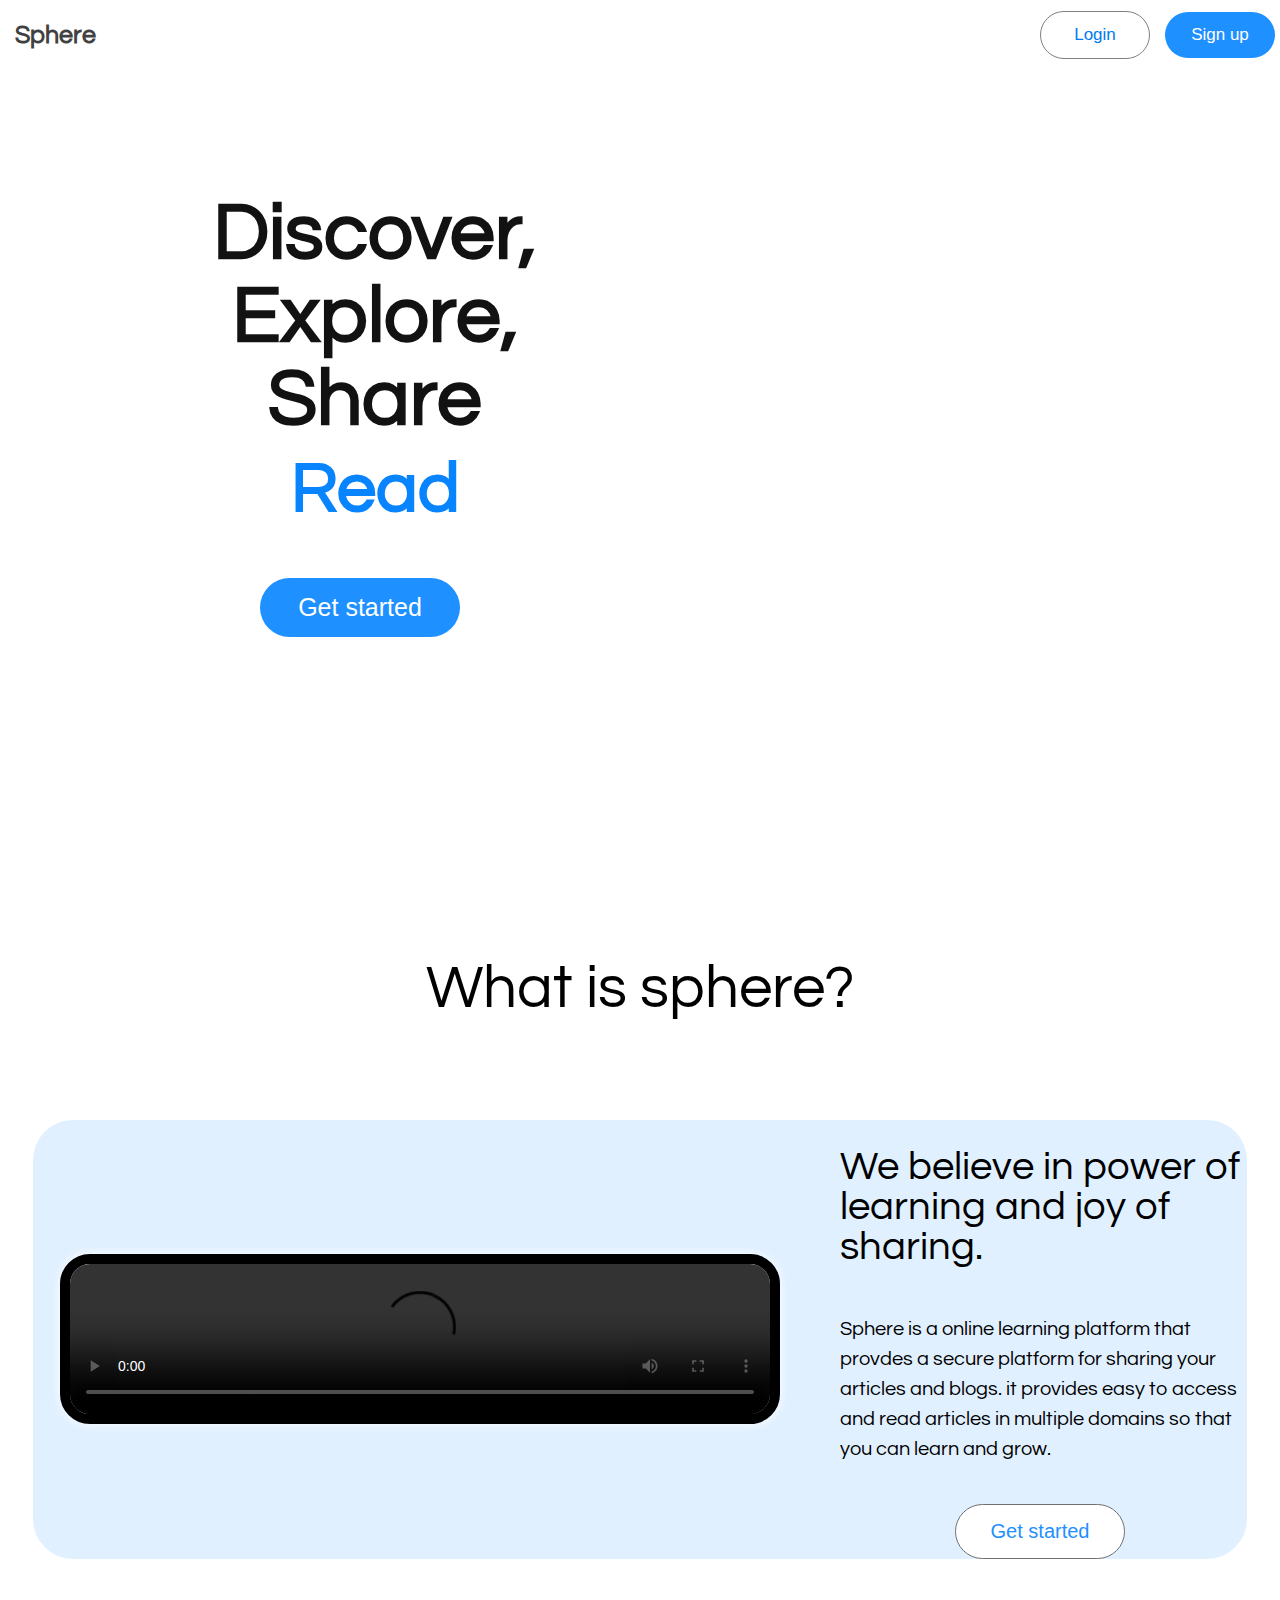
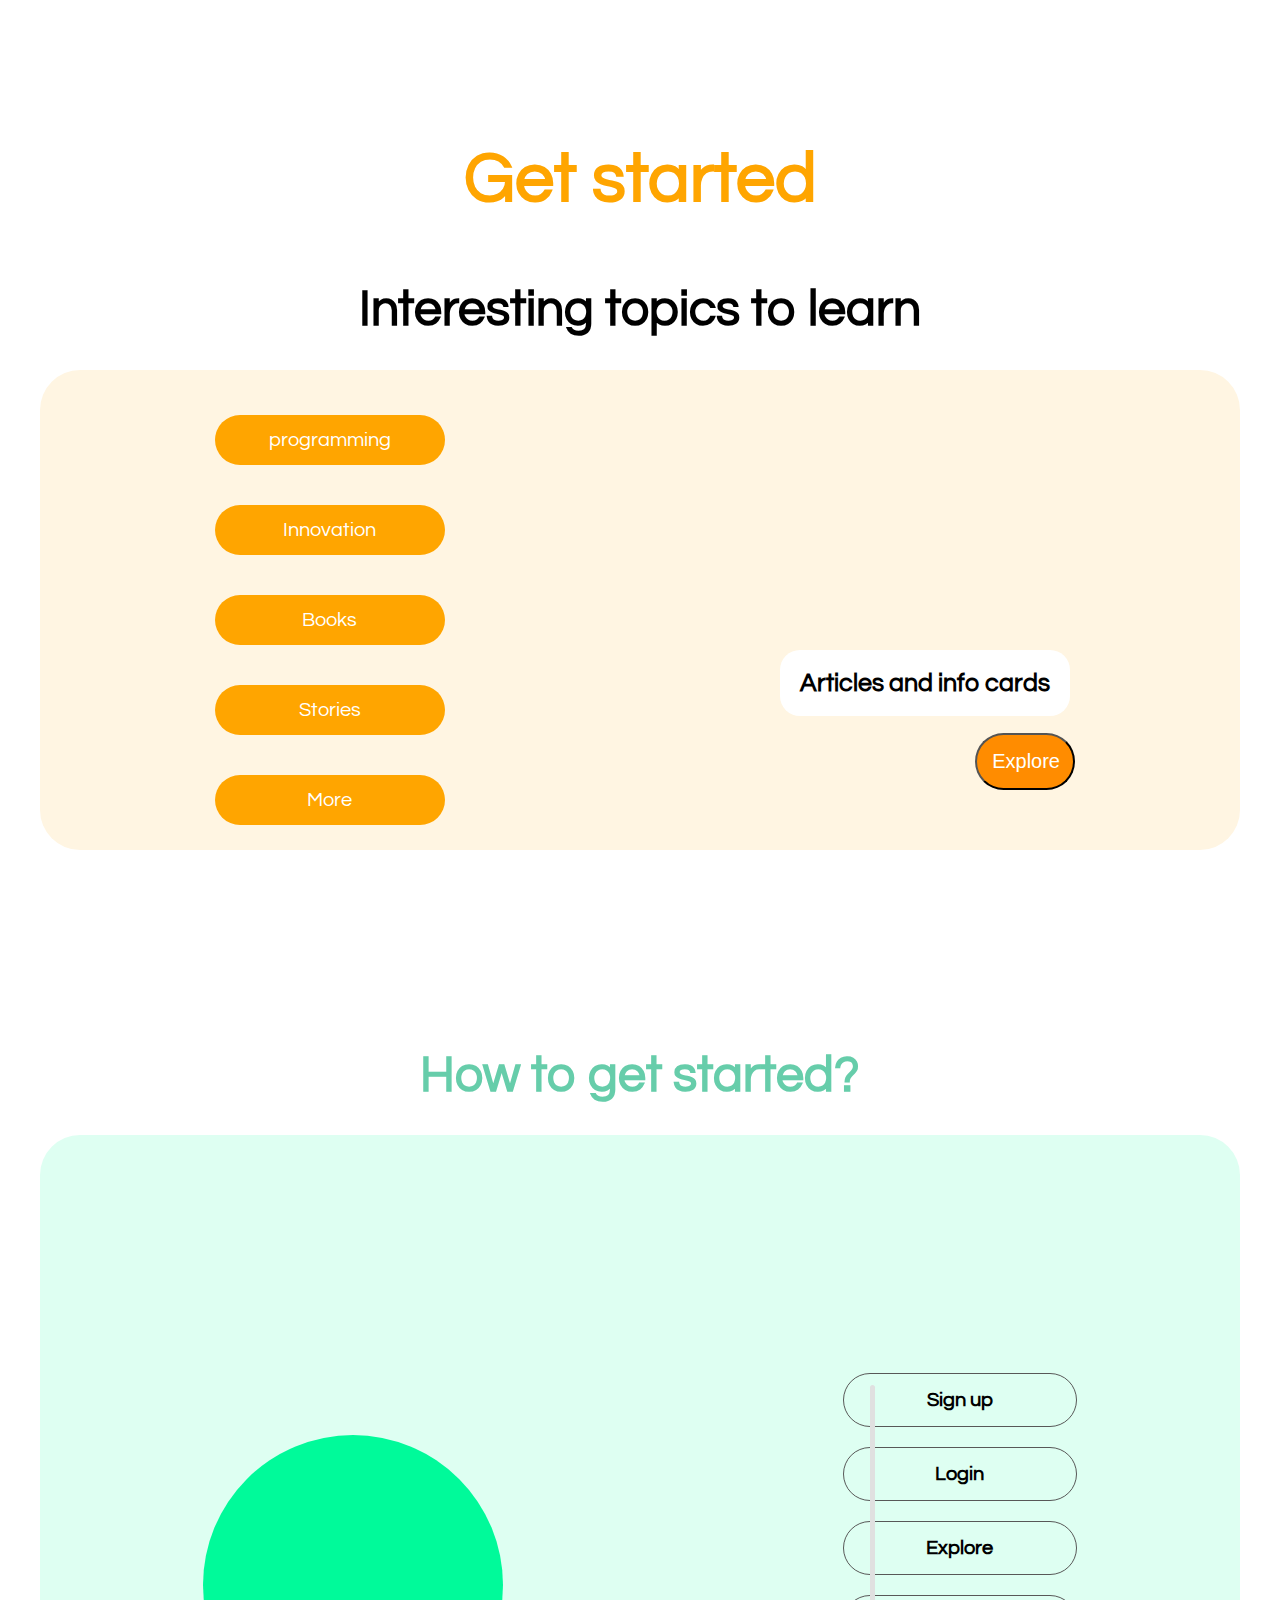
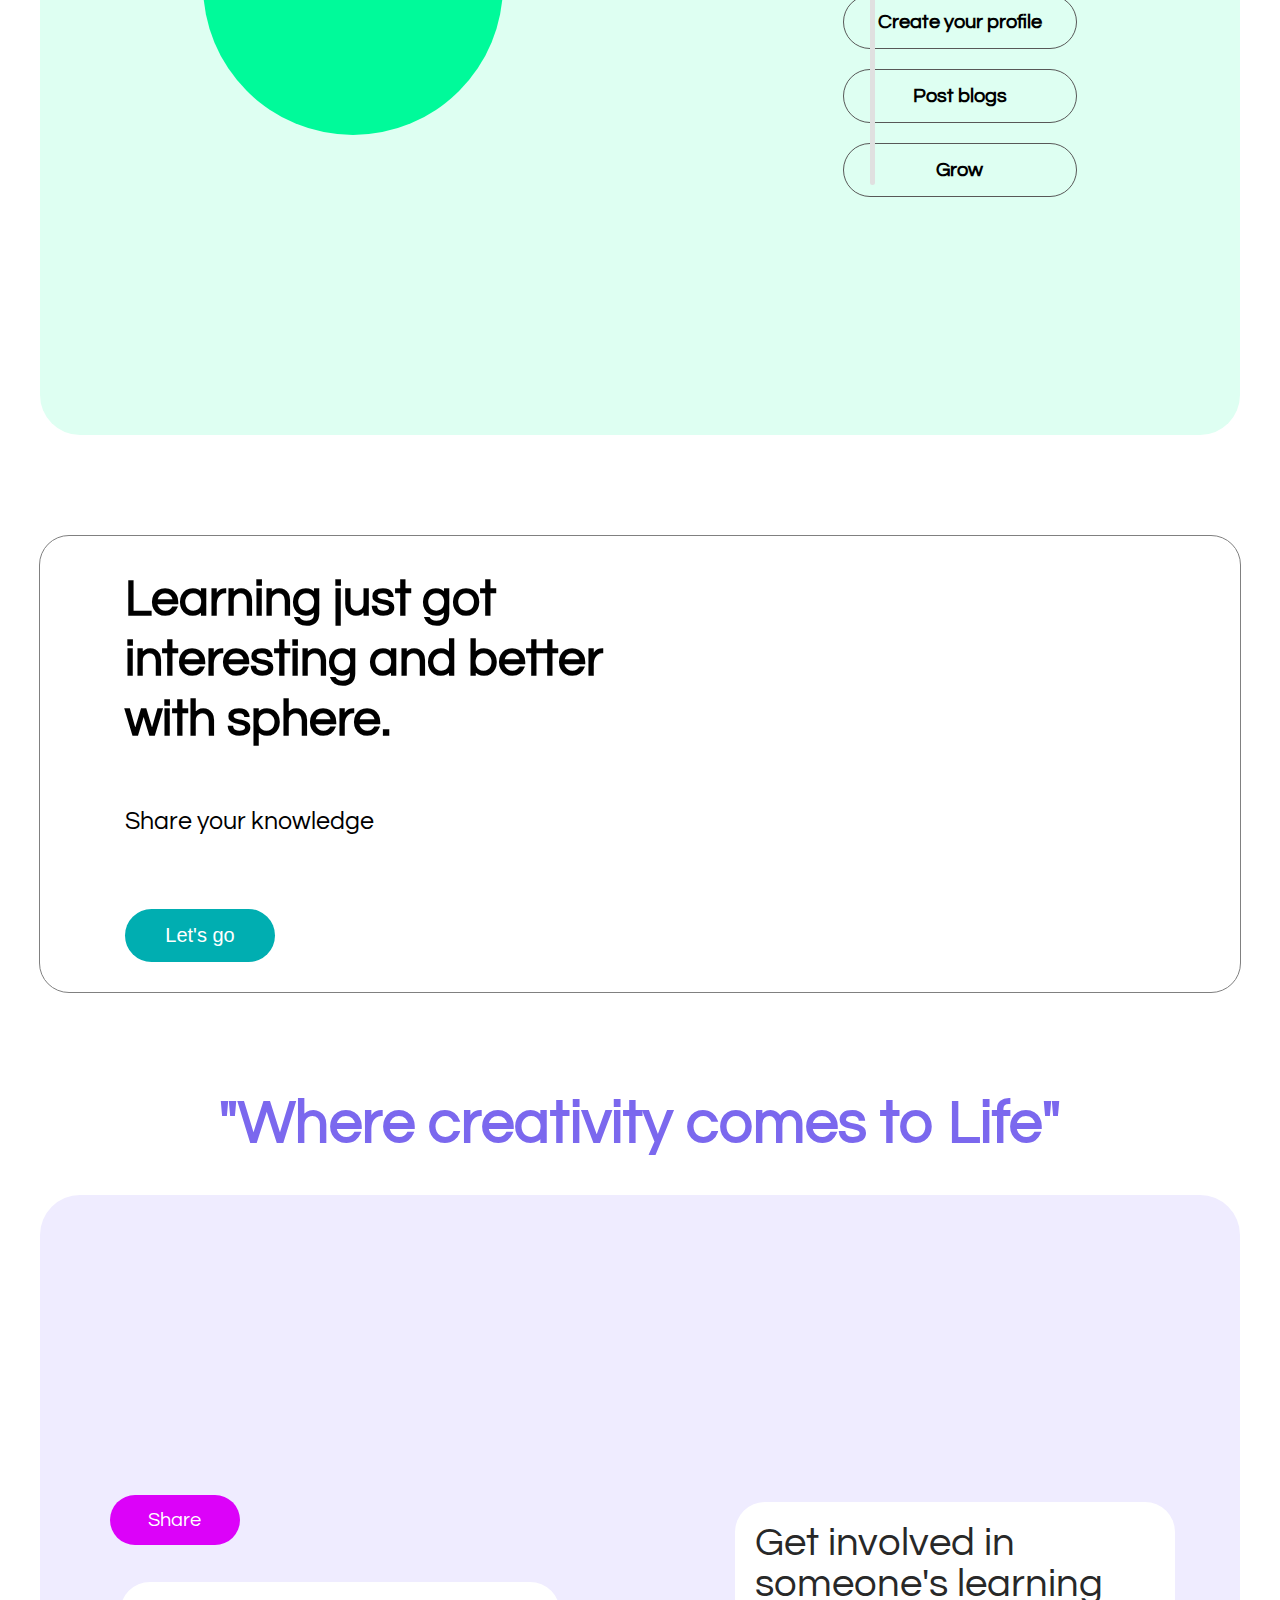
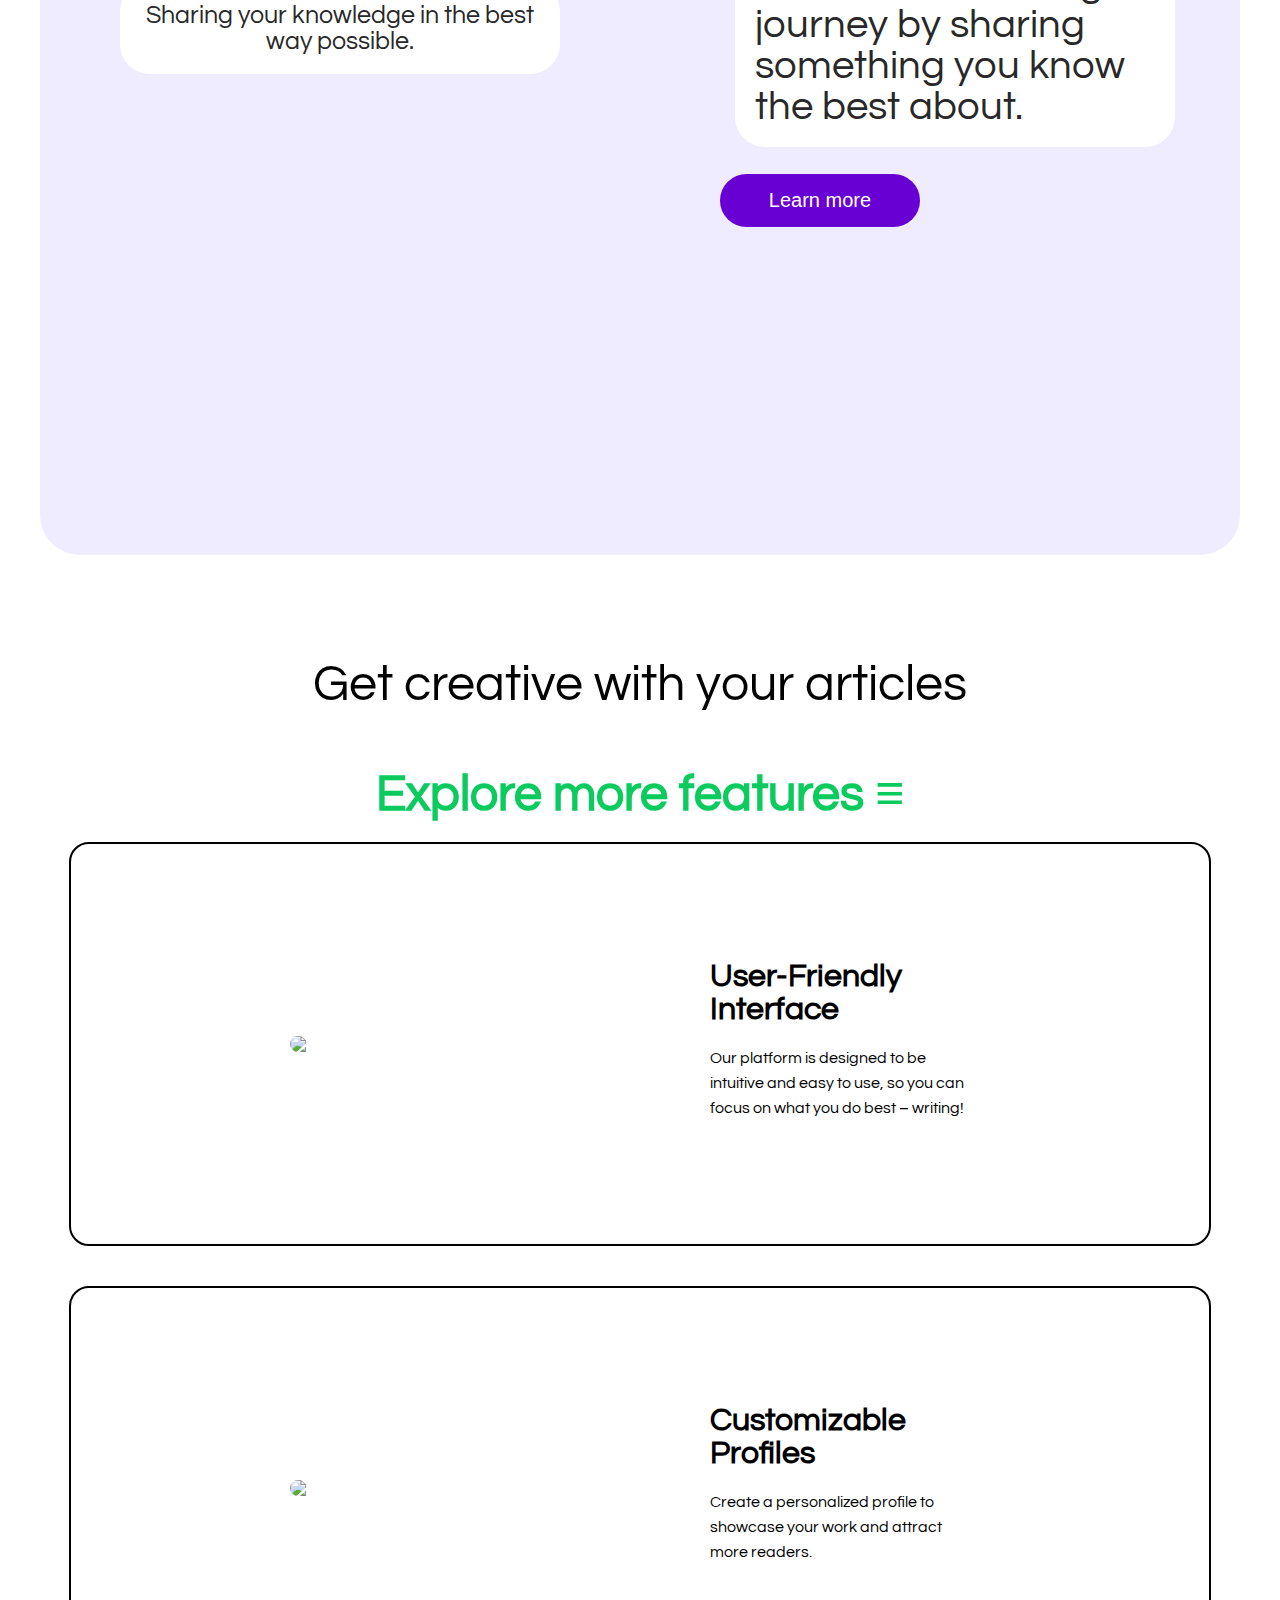
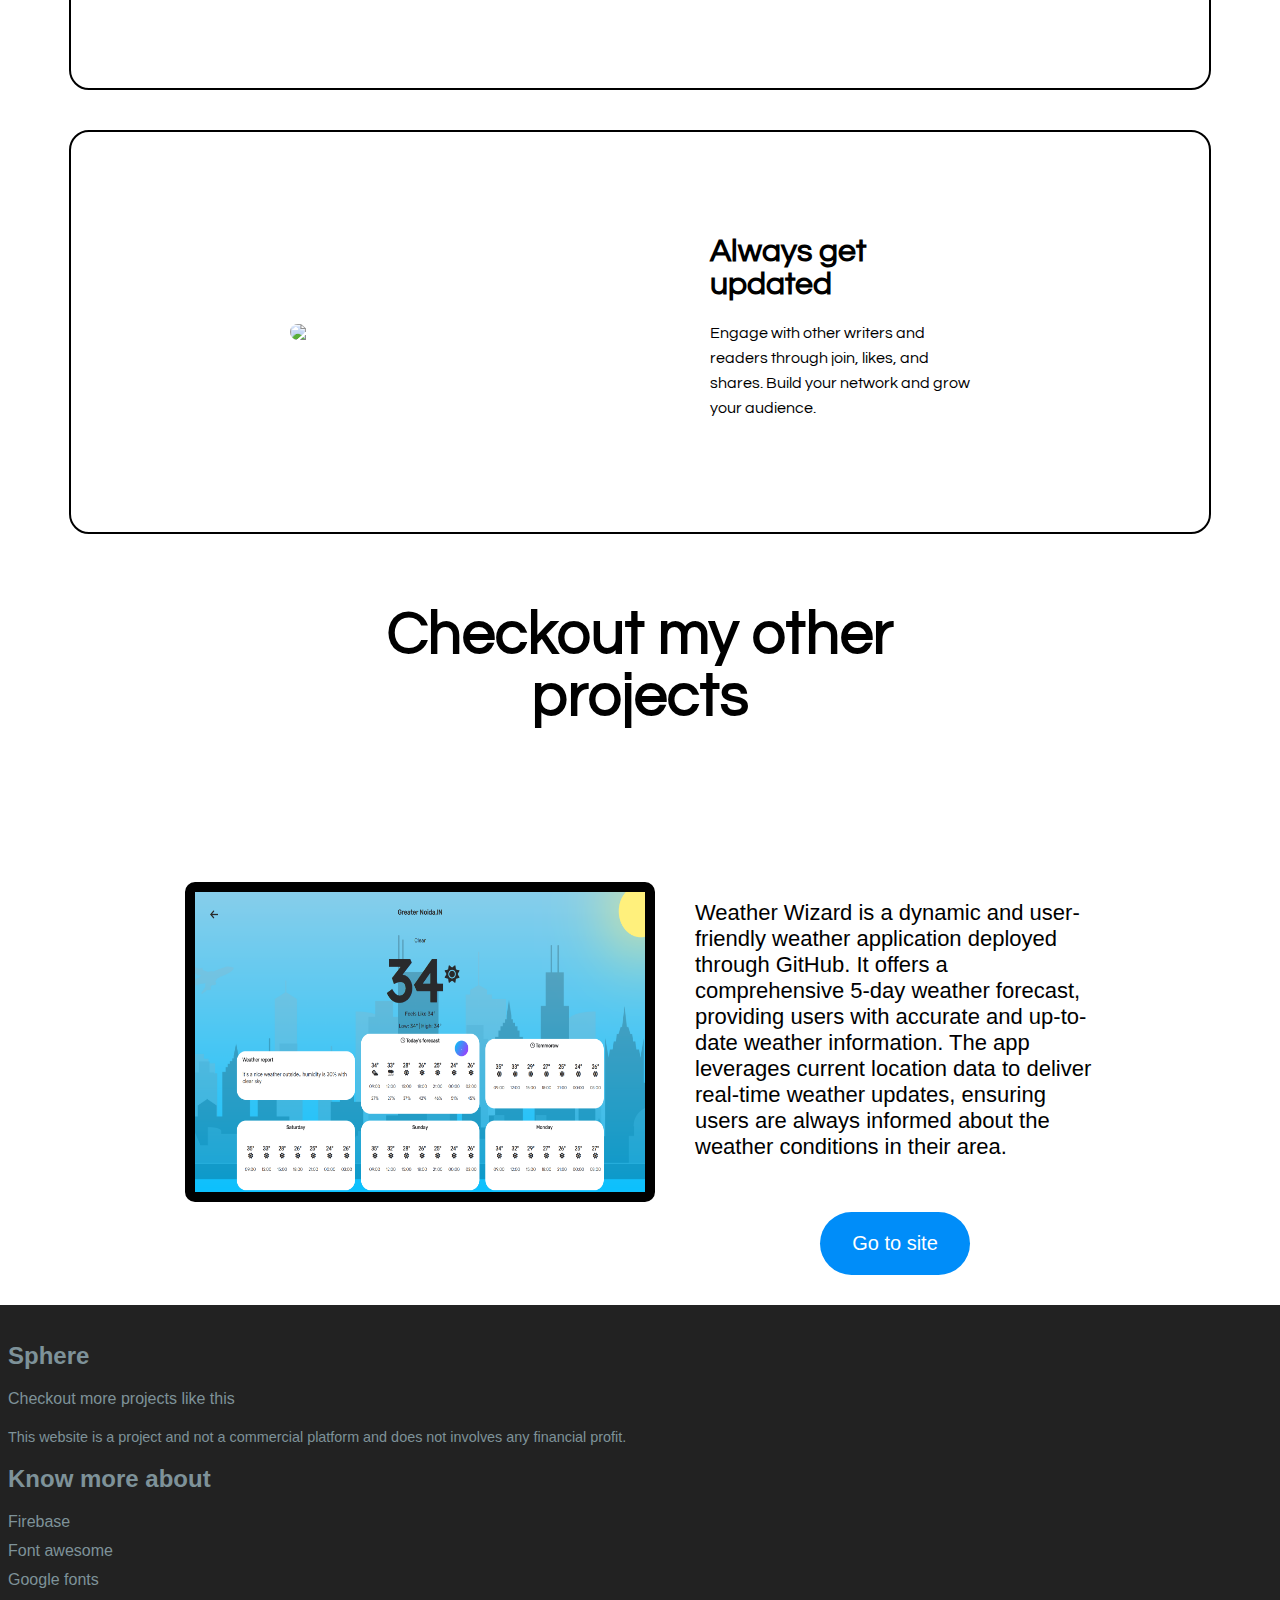
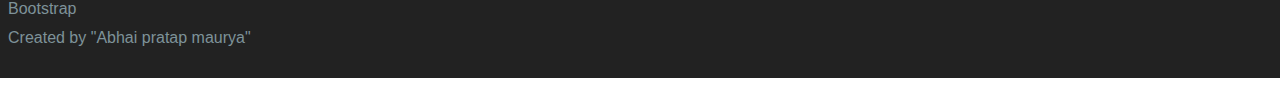
==== commit bf7bafad: "Update index.html" ====
--- a/index.html
+++ b/index.html
@@ -57,7 +57,7 @@
   </div>
 
   <!--div 1-->
-  <div id="herodiv">
+  <div id="herodiv" class="gr">
     <div id="herotext2">
       <h1 id="f2">Discover, Explore, Share</h1>
       <h1 id="animatedtext">Read </h1>
@@ -73,7 +73,7 @@
 
   <!--div2 -->
   <h1 style="align-self: center;" id="article-text">What is sphere?</h1>
-  <div id="box2">
+  <div id="box2" class="gr">
     <video id="aboutvideo" src="project video2024.mp4" controls autoplay></video>
     <div id="md">
       <h1>We believe in power of learning and joy of sharing.</h1>
@@ -85,7 +85,7 @@
 
   <h1 style="color:orange;font-size: 70px;margin:20px;padding:15px;" id="r1">Get started</h1>
   <h1 id="df">Interesting topics to learn</h1>
-  <div id="events">
+  <div id="events" class="gr">
     <div id="a1">
       <p id="e1">programming</p>
       <p id="e2">Innovation</p>
@@ -100,7 +100,7 @@
   </div>
 
   <h1 style="font-size:50px;color:mediumaquamarine;margin-top: 200px;">How to get started?</h1>
-  <div id="instructions">
+  <div id="instructions" class="gr">
 
     <div id="insi">
       <i class="fa-regular fa-user"></i>
@@ -120,7 +120,7 @@
   </div>
   <!--box 3-->
 
-  <div id="box3">
+  <div id="box3" class="gr">
     <div id="textbox3">
       <h1>Learning just got interesting and better with sphere.</h1>
       <p>Share your knowledge</p>
@@ -133,7 +133,7 @@
 
   
   <h1 id="ff">"Where creativity comes to Life"</h1>
-  <div id="share">
+  <div id="share" class="gr">
     <div id="jkh">
       <p>Share</p>
       <h1>Sharing your knowledge in the best way possible.</h1>
@@ -145,7 +145,7 @@
       <a class="create"> <button class="createbut">Learn more</button></a>
     </div>
   </div>
-  <div id="show">
+  <div id="show" class="gr">
     <h1
       style="padding:20px;font-weight: 400;border-radius: 30px;margin-bottom: 0px;font-size: 50px;margin-left: 20px;margin-right: 20px;">
       Get creative with your articles <h1 style="color:#0BCB5E;font-size: 50px;">Explore more features ≡</h1>
@@ -176,7 +176,7 @@
   <div id="projects">
 
 
-    <div id="pr">
+    <div id="pr" class="gr">
       <img src="weatherscreenshot.png">
       <div id="ttr">
         <p>Weather Wizard is a dynamic and user-friendly weather application deployed through GitHub. It offers a
--- a/web.css
+++ b/web.css
@@ -35,7 +35,13 @@
 width:110px;
 
 
-}#signbut{
+}#loginbut:hover{
+    background-color: rgb(255, 255, 255);
+    bordeR:1px solid grey;
+    color:dodgerblue;
+    transition-duration: 0.4s;
+}
+#signbut{
     color:rgb(255, 255, 255);
     border: 0px;
     position: absolute;right:5px;
@@ -45,6 +51,11 @@
    border:0px;
    border-radius: 40px;
 width:110px;
+}#signbut:hover{
+    background-color: rgb(255, 255, 255);
+    bordeR:1px solid grey;
+    color:dodgerblue;
+    transition-duration: 0.4s;
 }
 #logout{
     color:rgb(0, 122, 245);
@@ -58,6 +69,11 @@
 width:110px;
    display:none;
    
+}#logout:hover{
+    background-color: dodgerblue;
+    bordeR:1px solid grey;
+    color:white;
+    transition-duration: 0.4s;
 }
 #footer {
     background-color: #222;
@@ -529,6 +545,11 @@
     margin-top: -50px;
     margin-right: 30px;
     border:0px;
+  }#herodiv2 button:hover{
+    background-color: rgb(255, 255, 255);
+    bordeR:1px solid grey;
+    color:dodgerblue;
+    transition-duration: 0.4s;
   }
   #instructions{
     width:95%;
@@ -586,7 +607,12 @@
     font-weight: 300;
     
 }
-
+#herodiv button:hover{
+    background-color: rgb(255, 255, 255);
+    bordeR:1px solid grey;
+    color:dodgerblue;
+    transition-duration: 0.4s;
+}
 @keyframes fill {
     100%{
         height: 100%;
@@ -608,9 +634,15 @@
     margin-top:50px;
     color:rgb(32, 32, 32);
     font-weight: 900;
+    margin-bottom: 80px;
 
    }#herotext{
-  display:none;
+    position: absolute;
+    top:-0px;
+    z-index: -1;
+    max-height: 400px;
+opacity: 80%;
+
    }#md{
     padding-left: 20px;
    }#r1{
--- a/auth.css
+++ b/auth.css
@@ -2,18 +2,19 @@
     position: fixed;
     width:100%;
     height:100%;
-    background-color: rgb(255, 255, 255);
     left:0px;
     margin-top: 50px;
     display:flex;
-    font-family: lexend,Arial, Helvetica, sans-serif;
+    font-family: questrial,Arial, Helvetica, sans-serif;
     flex-direction: column;
     align-items: center;
     justify-content: space-around; 
     display:none;
     z-index: 30;
-
-}#form i{
+    background-color: white;
+    box-shadow: 0px 0px 20px 0px white;
+}
+#form i{
     background-color: rgb(255, 255, 255);
     color:rgb(79, 79, 79);
     padding:10px;
@@ -28,19 +29,25 @@
     border:0px;
    background-color: rgb(3, 129, 255);
     color:rgb(255, 255, 255);
-}#cross{
+    transition-duration: 0.4s;
+}#form button:hover{
+    background-color: rgb(255, 255, 255);
+    bordeR:1px solid grey;
+    color:dodgerblue;
+    transition-duration: 0.4s;
+}
+#cross{
     width:50px;
     height:50px;
     font-size: 40px;
-    position: absolute;
-   top:-20px;
-  
-   left:-20px;
    font-weight: 900;
    background-color: transparent;
+   position: absolute;
+   top:20px;
+   left:20px;
 }#errormsg{
     position: absolute;
-    top:20px;
+    top:100px;
 }
 #signupform{
     width:100%;
@@ -50,7 +57,7 @@
     flex-direction: column;
     align-items: center;
     background-color: rgb(255, 255, 255);
-    width:500px;
+    max-width:500px;
     height:500px;
     border-radius: 30px;
     display:none;
@@ -81,7 +88,6 @@
     height:500px;
     border-radius: 30px;
 
-
 }@keyframes move {
     100% {
         transform: translate3d(0, 0, 1px) rotate(360deg);
@@ -91,18 +97,27 @@
 #loginform button{
     width:300px;
     border-radius: 30px;
-}#signupform button{
+}
+#signupform button{
     width:300px;
     border-radius: 30px;
-}#login:hover{
+}
+#login:hover{
     text-decoration: underline;
-}#signup:hover{
+}
+#signup:hover{
     text-decoration: underline;
-}.showanim{
+}
+.showanim{
     background-color: black;
     color:white;
-}@media(max-width:700px){
+}
+@media(max-width:700px){
     #form{
         margin-top: 58px;
     }
+    #cross{
+       top: -20px;
+       left:-40px;
+    }
 }
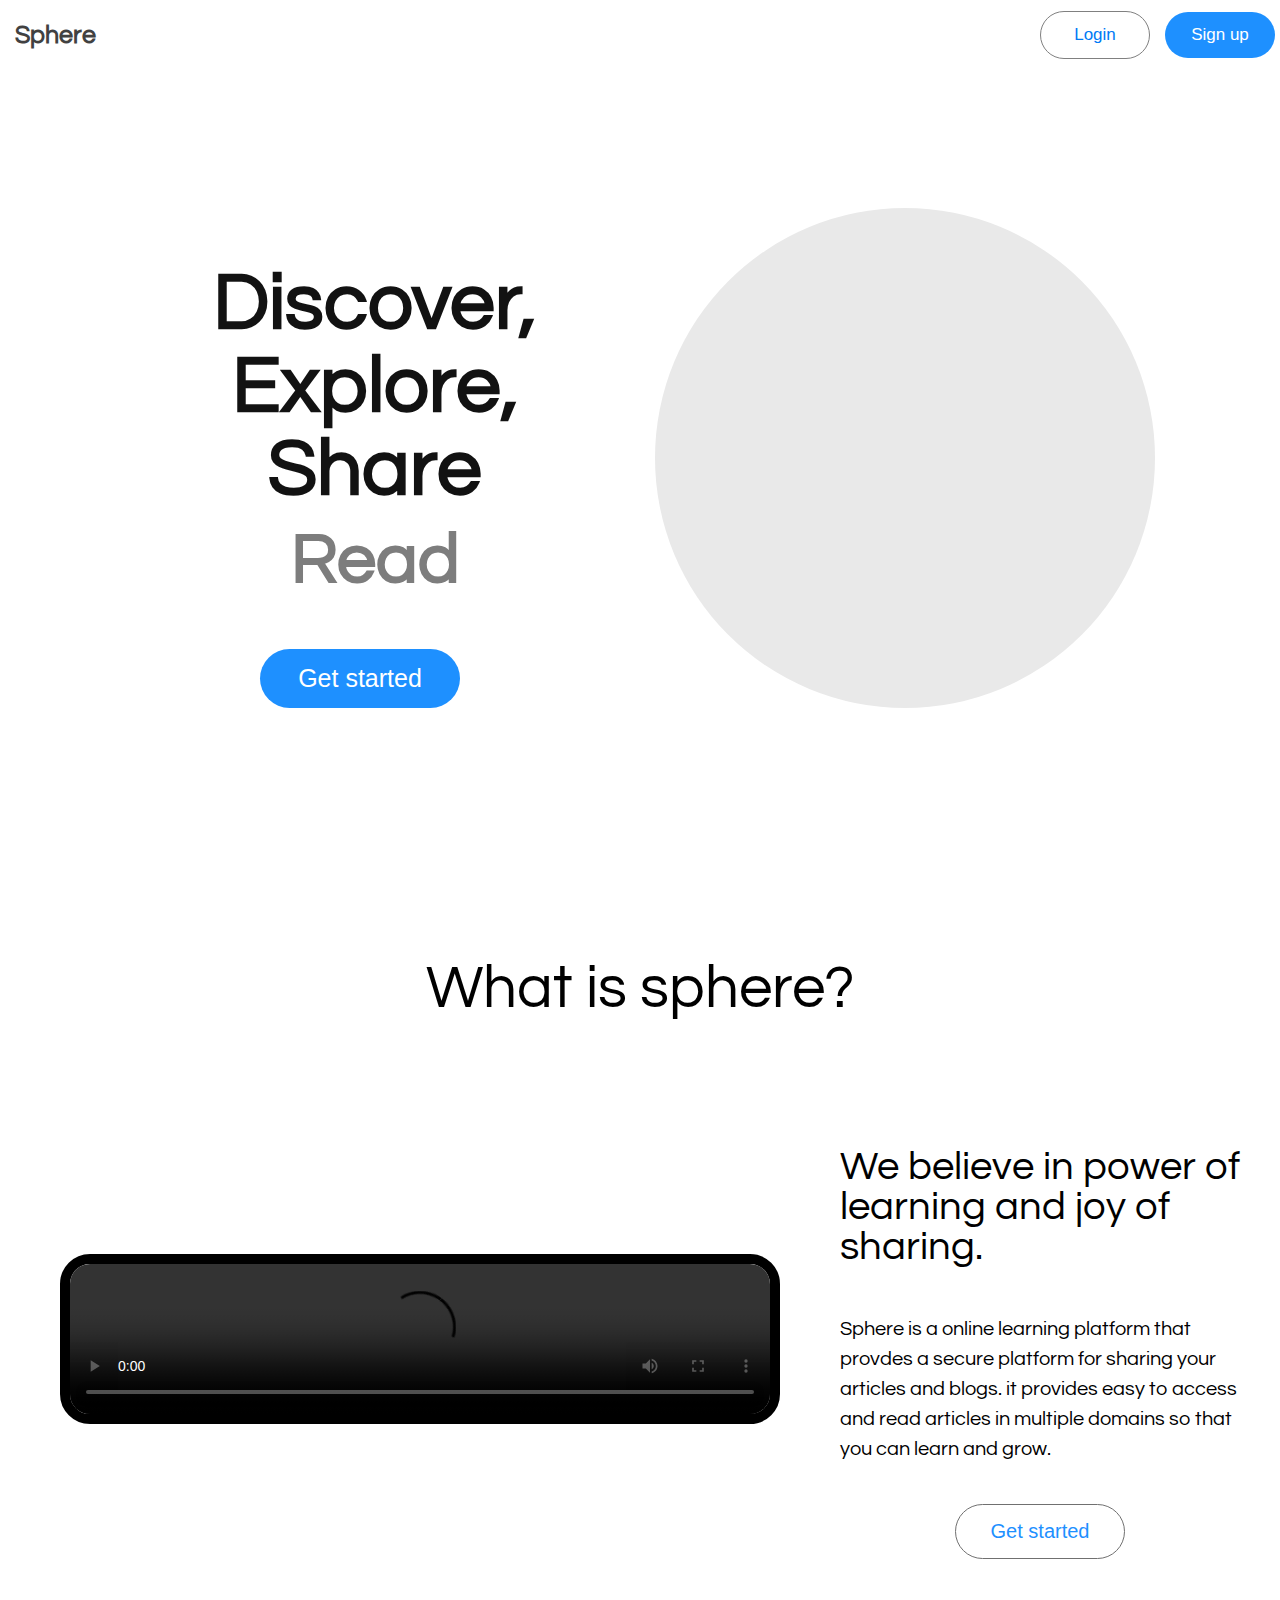
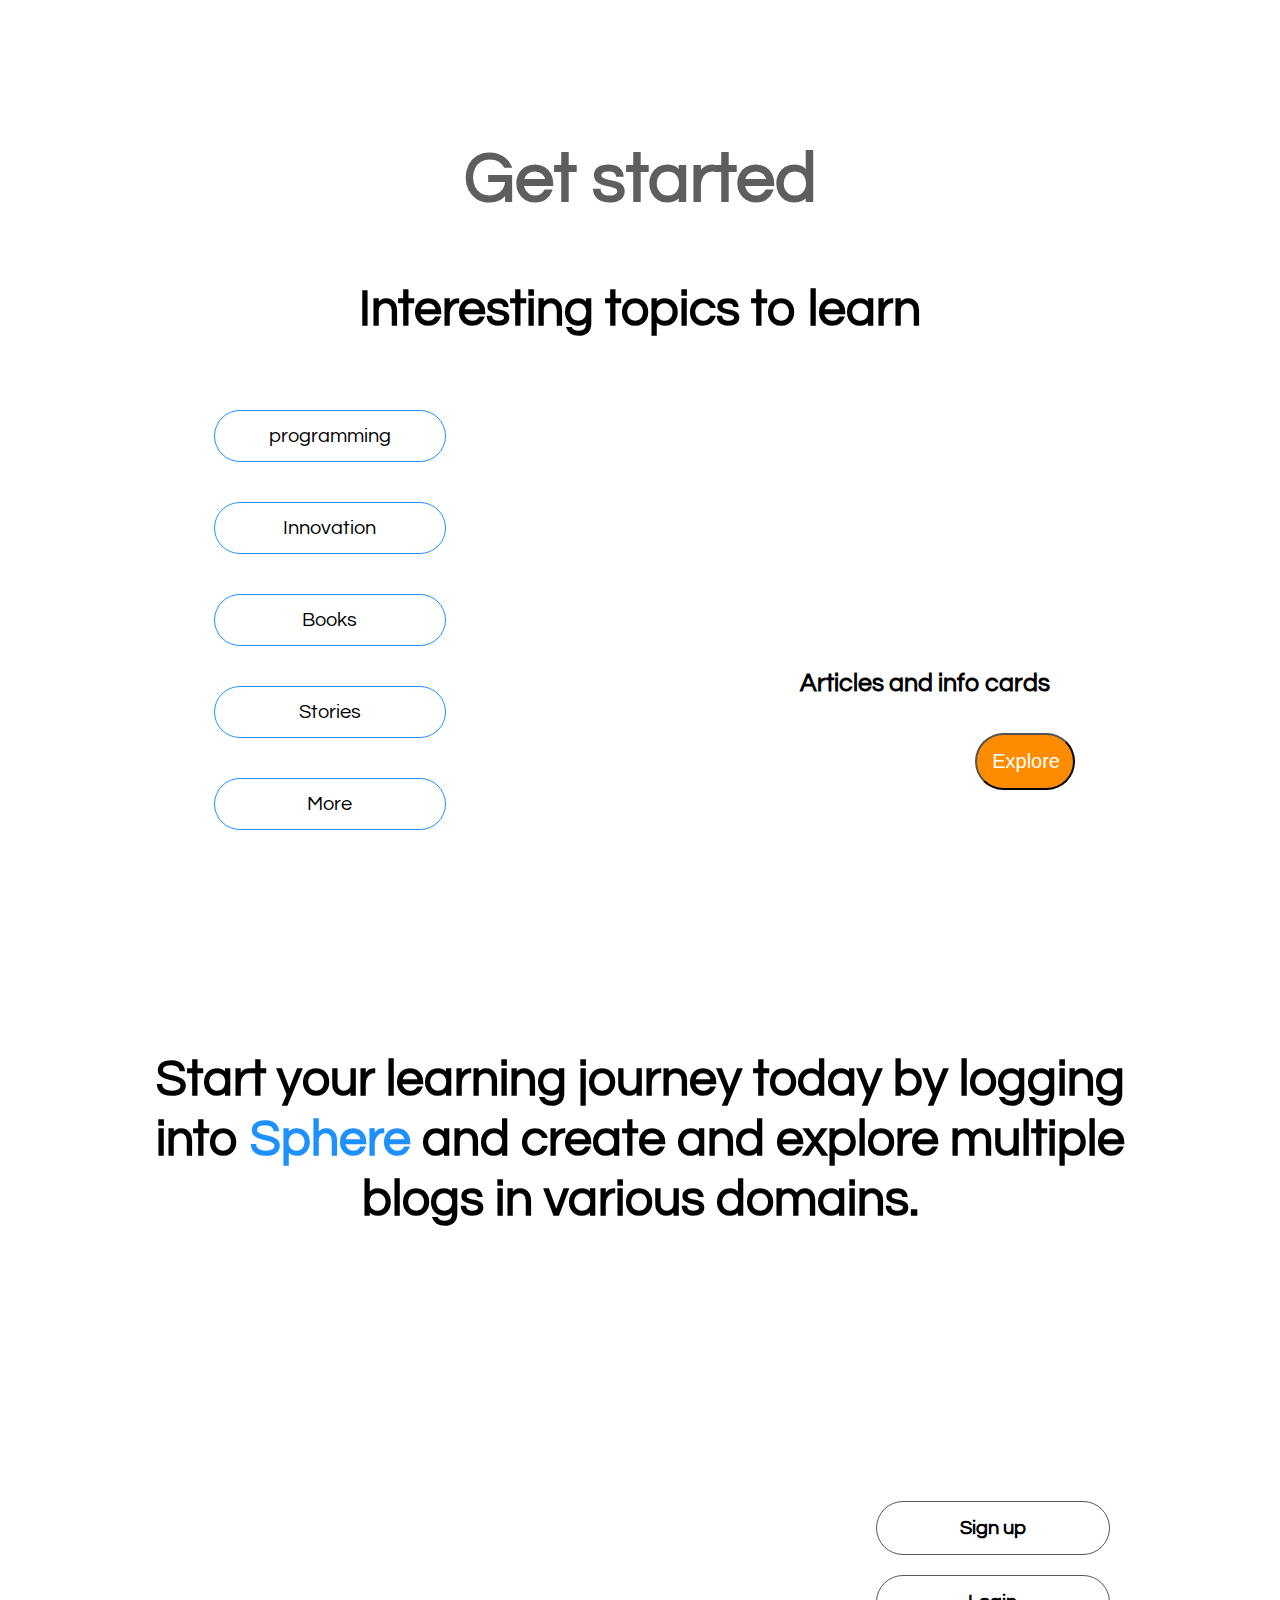
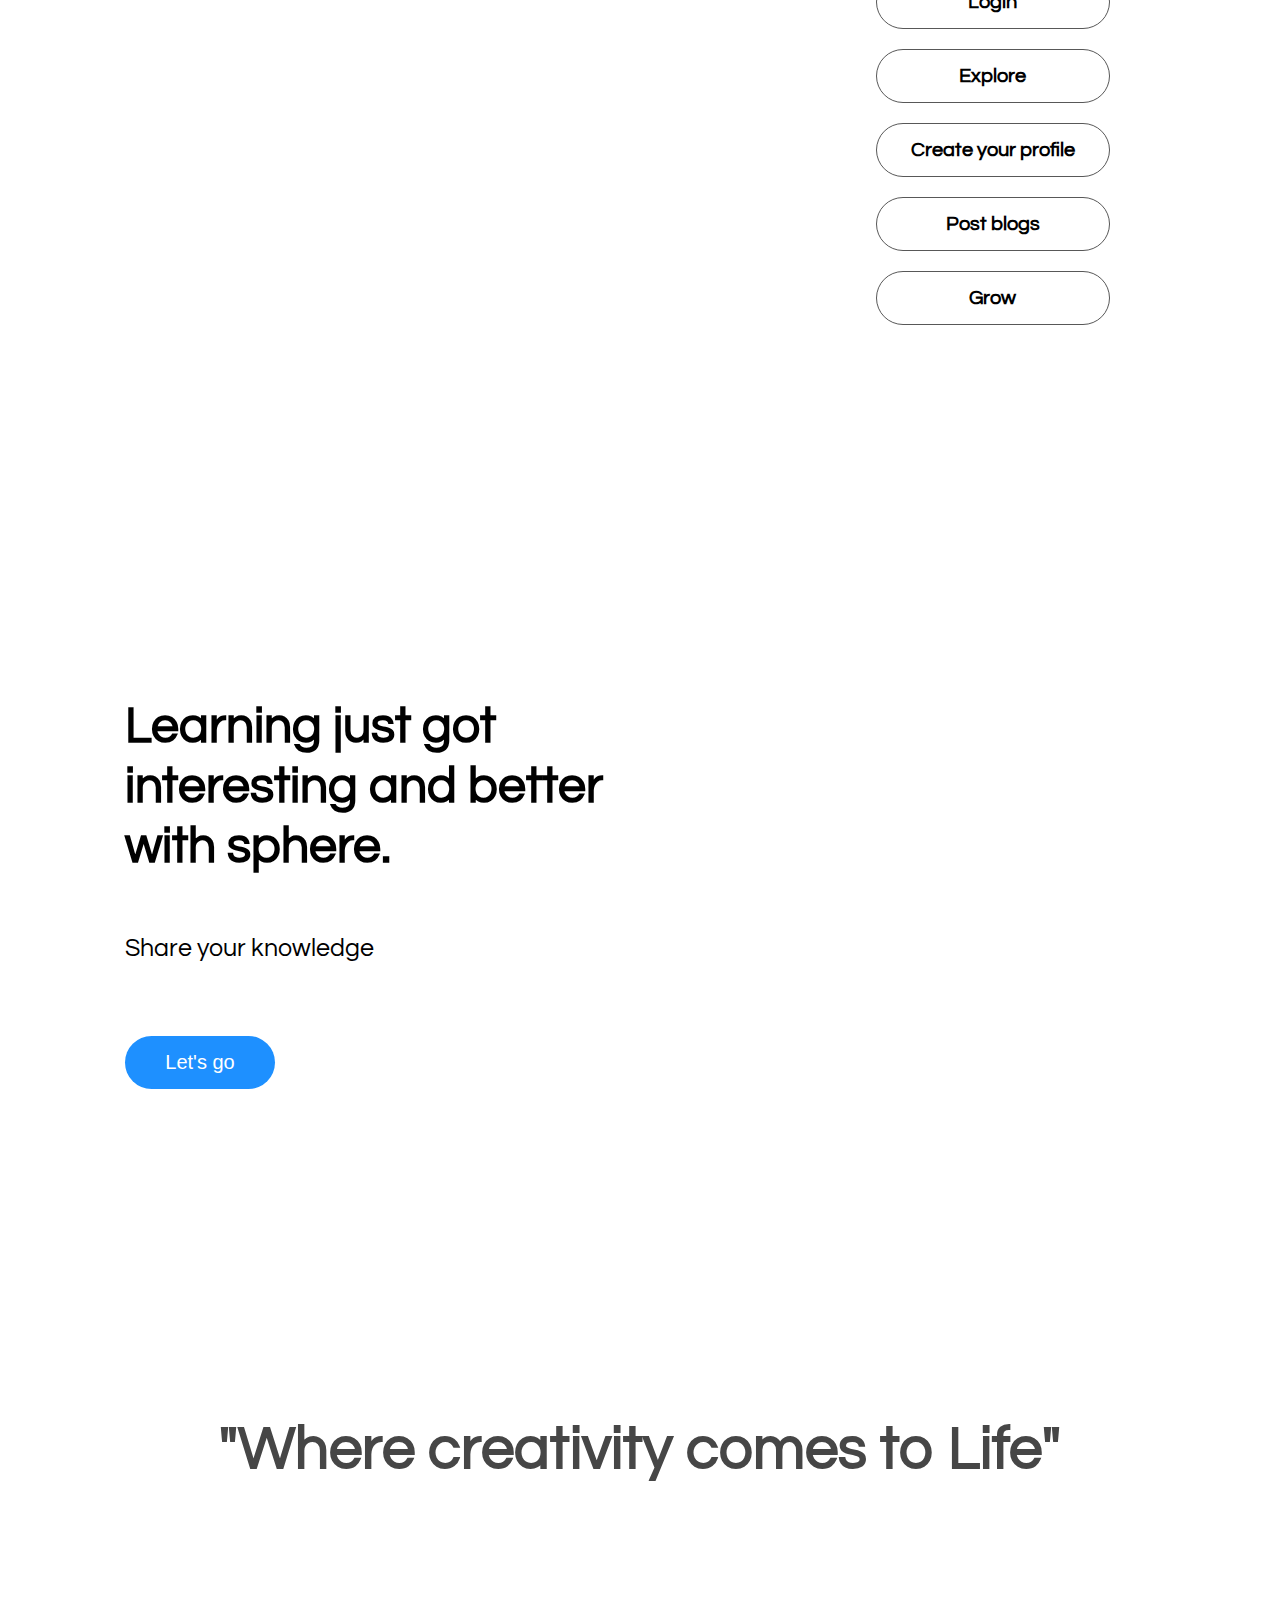
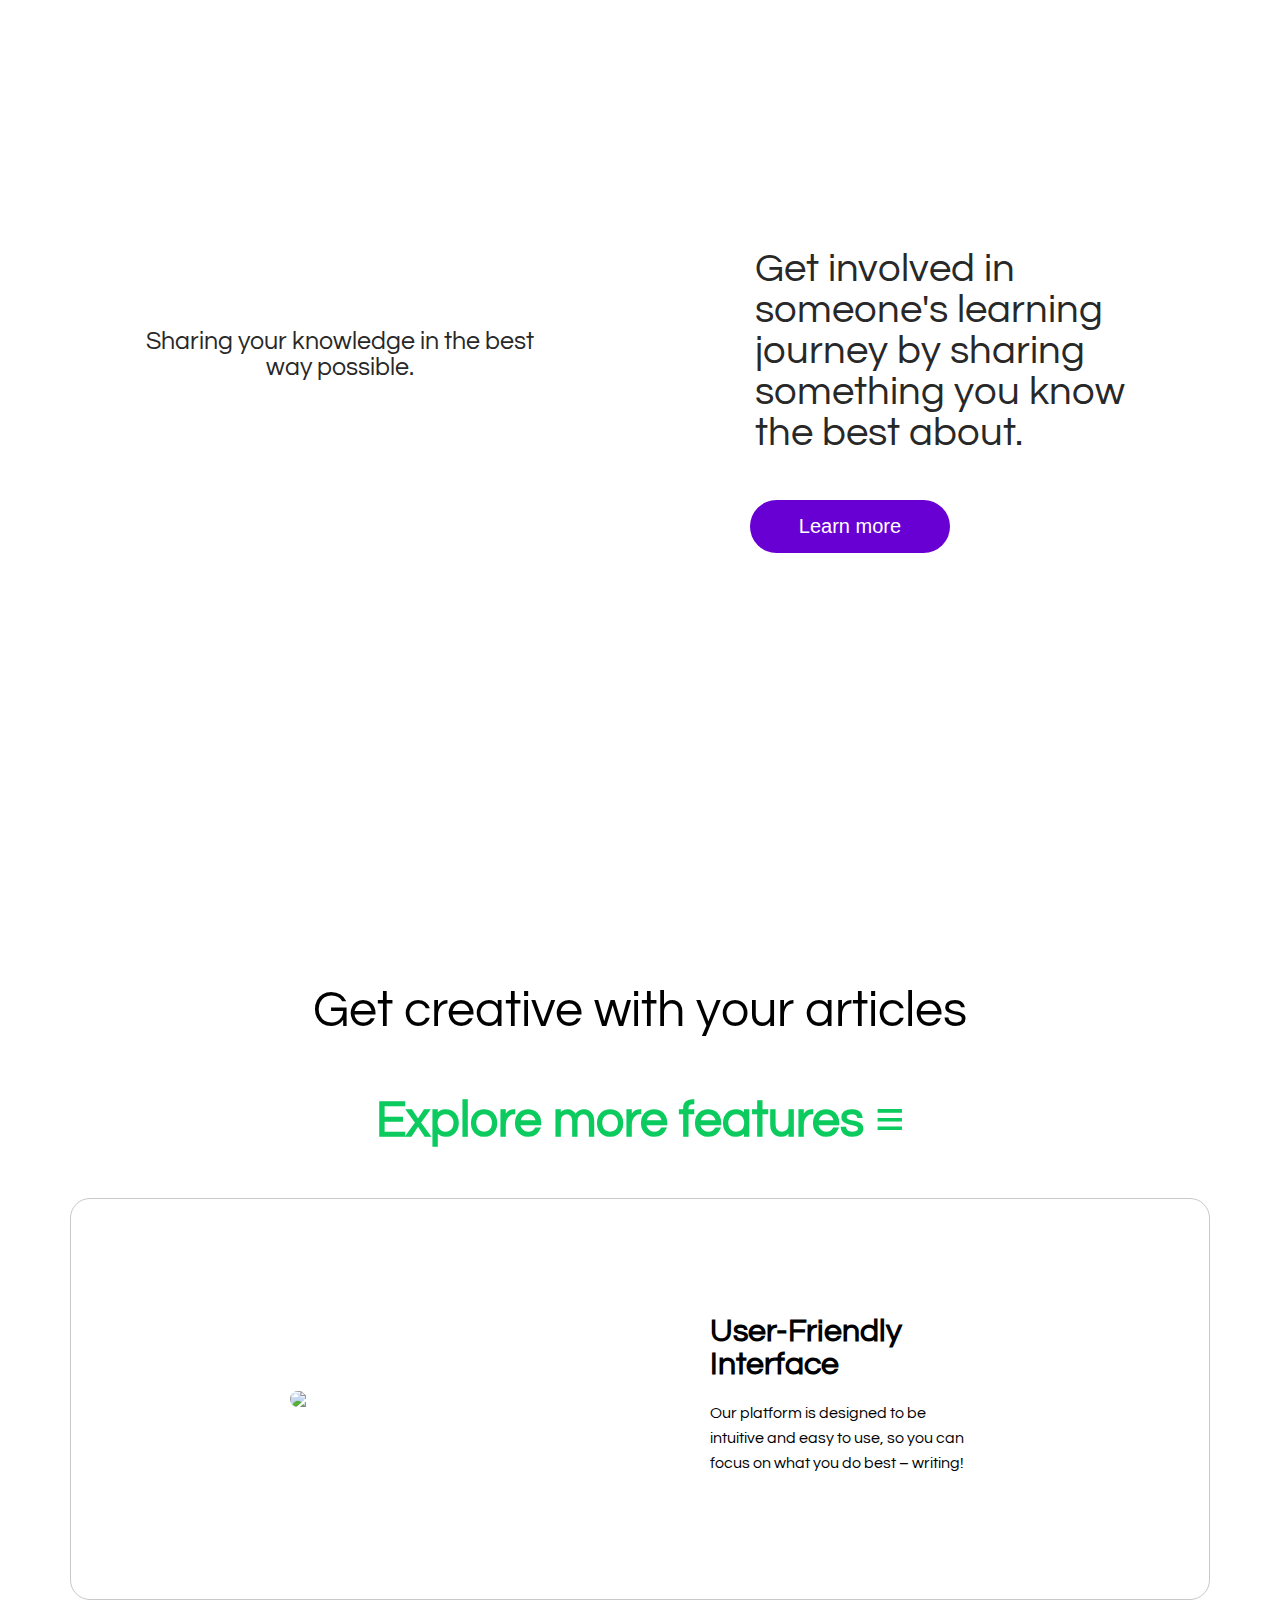
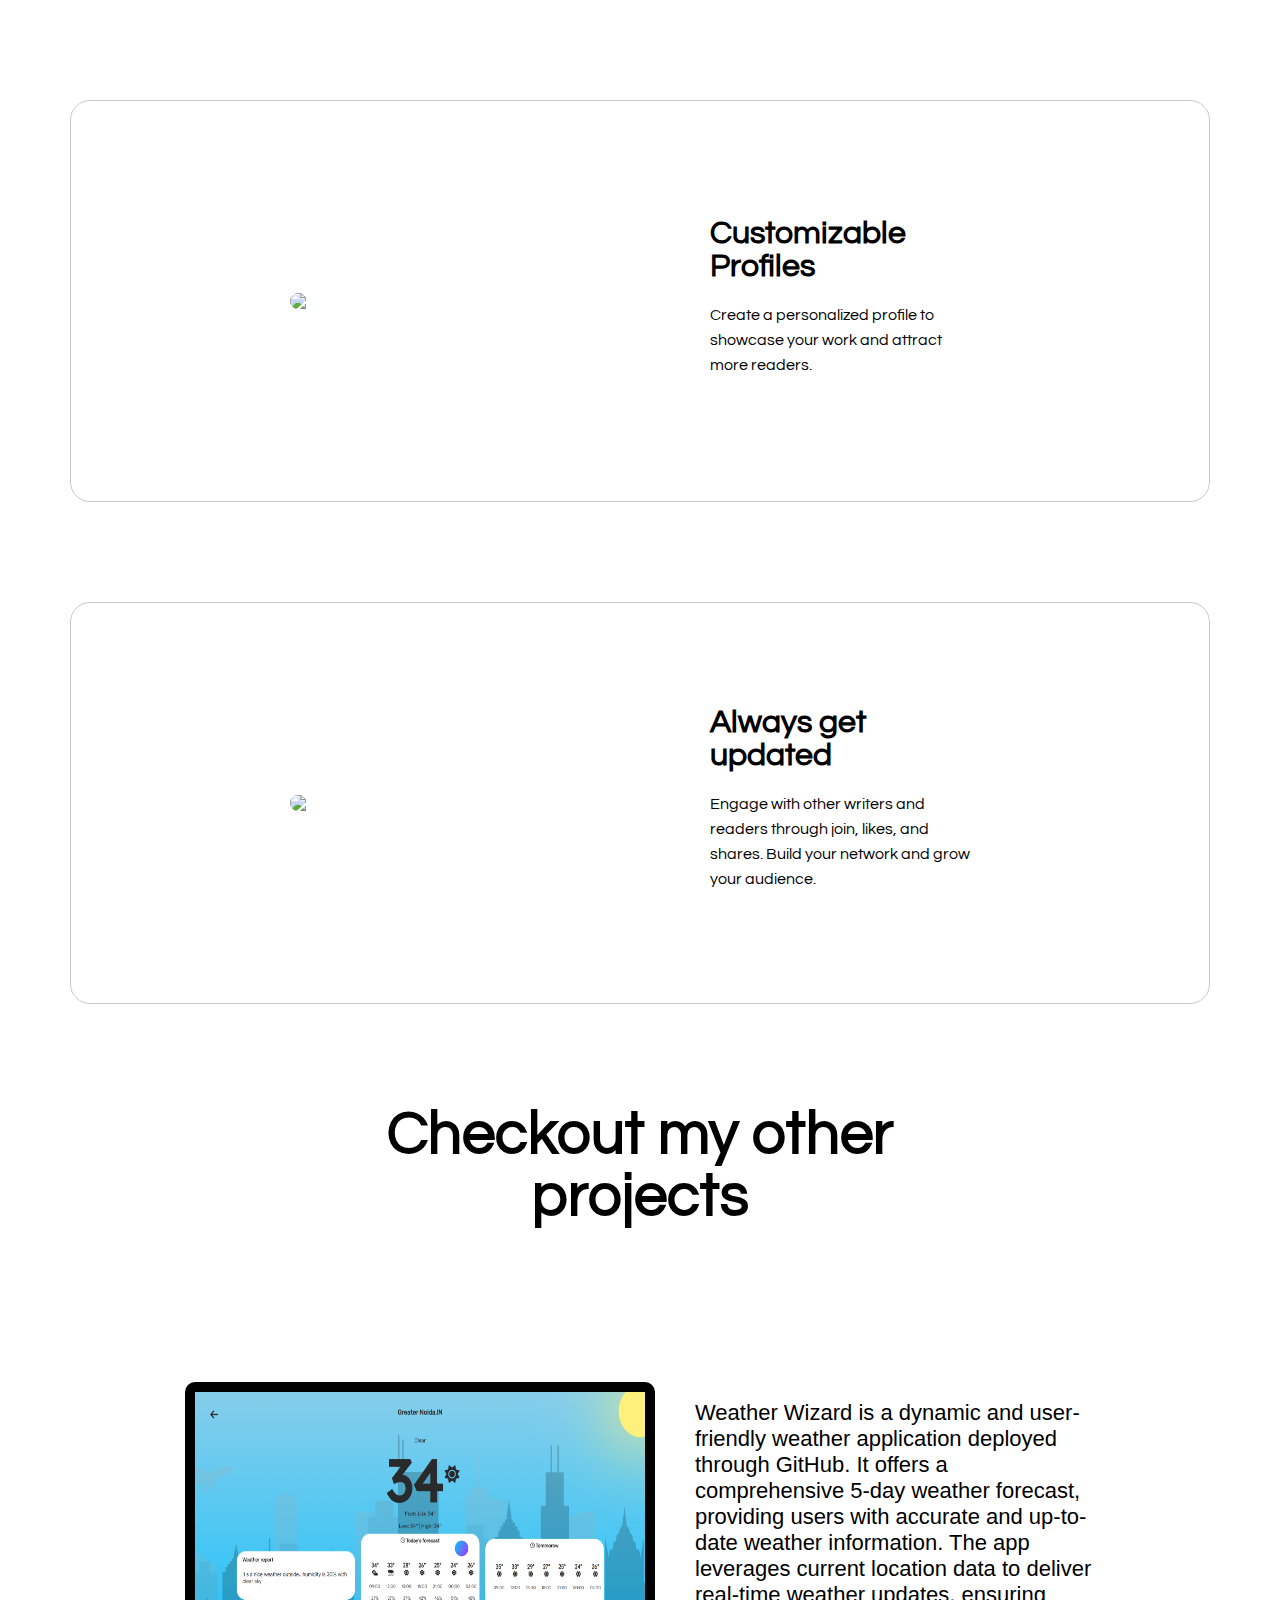
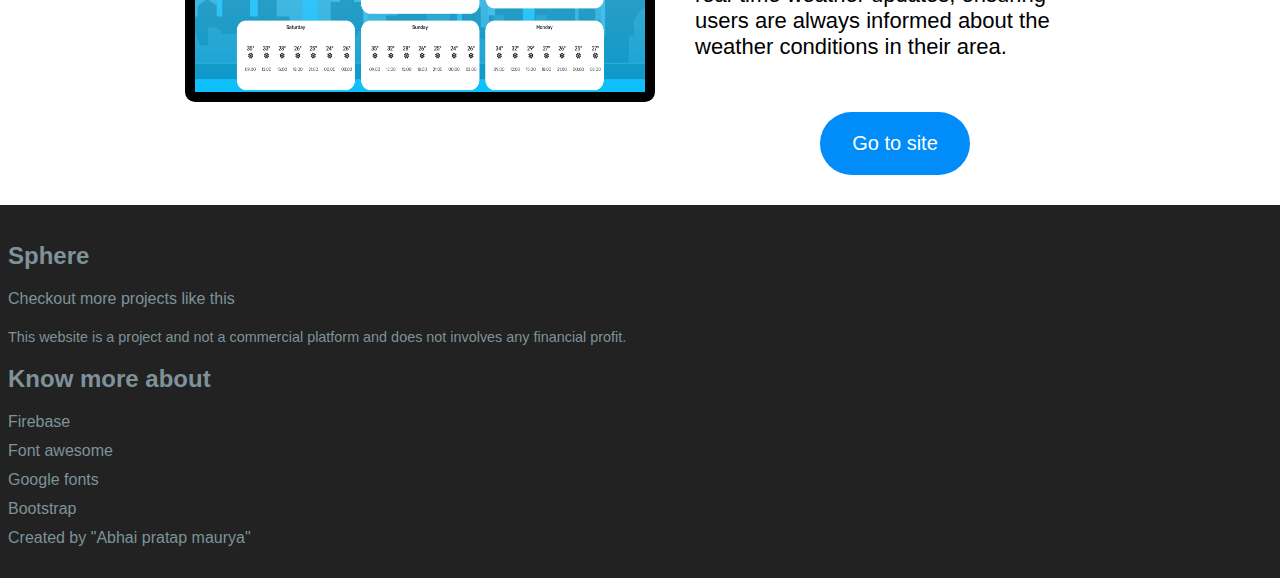
==== commit 9becc520: "Update index.html" ====
--- a/index.html
+++ b/index.html
@@ -65,6 +65,7 @@
     </div>
     <div id="herotext">
      
+     
 
     </div>
 
@@ -83,7 +84,7 @@
     </div>
   </div>
 
-  <h1 style="color:orange;font-size: 70px;margin:20px;padding:15px;" id="r1">Get started</h1>
+  <h1 style="color:rgb(94, 94, 94);font-size: 70px;margin:20px;padding:15px;" id="r1">Get started</h1>
   <h1 id="df">Interesting topics to learn</h1>
   <div id="events" class="gr">
     <div id="a1">
@@ -99,17 +100,16 @@
     </div>
   </div>
 
-  <h1 style="font-size:50px;color:mediumaquamarine;margin-top: 200px;">How to get started?</h1>
+  <h1 style="font-size:50px;color:black;margin-top: 200px;margin-left: 10%;margin-right: 10%;line-height: 60px;">Start your learning journey today by logging into <strong style="color:dodgerblue">Sphere</strong> and create and explore multiple blogs in various domains.</h1>
   <div id="instructions" class="gr">
 
     <div id="insi">
-      <i class="fa-regular fa-user"></i>
-    </div>
-    <div class="progress-container">
-      <div class="progress-bar"></div>
-    </div>
-    <div>
-      <p class="j1">Sign up</p>
+      
+    </div>
+      <div class="progress-container">
+        <div class="progress-bar"></div></div>
+        <div>
+    <p class="j1">Sign up</p>
       <p class="j1">Login</p>
       <p class="j1">Explore</p>
       <p class="j1">Create your profile</p>
@@ -150,19 +150,19 @@
       style="padding:20px;font-weight: 400;border-radius: 30px;margin-bottom: 0px;font-size: 50px;margin-left: 20px;margin-right: 20px;">
       Get creative with your articles <h1 style="color:#0BCB5E;font-size: 50px;">Explore more features ≡</h1>
     </h1>
-    <div id="d1"><img src="https://practolytics.com/wp-content/uploads/2021/04/Med-Coding-H2-Time-tested-methods-and-top-technology.png">
+    <div id="d1" class="gr"><img src="https://practolytics.com/wp-content/uploads/2021/04/Med-Coding-H2-Time-tested-methods-and-top-technology.png">
       <div id="d2">
         <h1>User-Friendly Interface</h1>
         <p>Our platform is designed to be intuitive and easy to use, so you can focus on what you do best – writing!</p>
       </div>
     </div>
-    <div id="d1"><img src="https://th.bing.com/th/id/OIP.R62UEvmsLP5iv6SyTlgIggHaF5?w=1036&h=824&rs=1&pid=ImgDetMain">
+    <div id="d1"  class="gr"><img src="https://th.bing.com/th/id/OIP.R62UEvmsLP5iv6SyTlgIggHaF5?w=1036&h=824&rs=1&pid=ImgDetMain">
       <div id="d2">
         <h1>Customizable Profiles</h1>
         <p> Create a personalized profile to showcase your work and attract more readers.</p>
       </div>
     </div>
-    <div id="d1"><img src="https://th.bing.com/th/id/OIP.ZjtQBYFqbxRObxybSjGwgAHaFq?w=599&h=458&rs=1&pid=ImgDetMain">
+    <div id="d1"  class="gr"><img src="https://th.bing.com/th/id/OIP.ZjtQBYFqbxRObxybSjGwgAHaFq?w=599&h=458&rs=1&pid=ImgDetMain">
       <div id="d2">
         <h1>Always get updated</h1>
         <p> Engage with other writers and readers through join, likes, and shares. Build your network and grow your
@@ -173,10 +173,10 @@
 
 
   <h1 style="font-size: 60px;margin:50px;font-weight: 1000;max-width: 600px;">Checkout my other projects</h1>
-  <div id="projects">
-
-
-    <div id="pr" class="gr">
+  <div id="projects" class="gr">
+
+
+    <div id="pr">
       <img src="weatherscreenshot.png">
       <div id="ttr">
         <p>Weather Wizard is a dynamic and user-friendly weather application deployed through GitHub. It offers a
--- a/web.css
+++ b/web.css
@@ -129,7 +129,7 @@
 align-items: center;
 justify-content: space-around;
 color:rgb(0, 0, 0);
-background-color: rgb(255, 245, 226);
+
 }#a1{
     width:100%;
     max-width: 400px;
@@ -139,12 +139,12 @@
     align-items:center;
 }#a1 p{
     width:200px;
-    background-color:orange;
-    color:rgb(255, 255, 255);
     padding:15px;
     font-size: 20px;
     border-radius: 40px;
     margin-left: 10px;
+    color:black;
+    border: 1px solid dodgerblue;
 }#a2{
     height:300px;
     box-shadow: 0px 0px 20px 0px rgb(150, 150, 150);
@@ -169,9 +169,10 @@
     flex-wrap: wrap;
     align-items: center;
     justify-content: center;
-    margin:20px;
+    margin-top: 50px;
+    margin-bottom: 50px;
     overflow: hidden;
-    border: 2px solid #000000;
+    border: 1px solid #c9c9c9;
 }#show p{
     margin:20px;
 }#show h1{
@@ -327,7 +328,7 @@
     align-items: center;
     justify-content: center;
     margin-top: 0px;
-    background-color: rgb(239, 236, 255);
+    
     border-radius: 40px;
     padding-top: 30px;
     padding-bottom: 30px;
@@ -356,10 +357,10 @@
     border-radius: 40px;
     border: 0px;
     font-size: 20px;
-    margin-left: 30px;
+    margin-left: 60px;
 
  }#share p{
-    background-color: rgb(220, 2, 249);
+ 
     color:white;
     padding:15px;
     border-radius: 30px;
@@ -382,10 +383,9 @@
     background-repeat: no-repeat;
  }
  #ff{
-  color:black;
     font-size: 60px;
     margin-top: 100px;
-    color:mediumslateblue;
+    color:rgb(70, 70, 70);
 
  }#box3{
     width:95%;
@@ -394,10 +394,10 @@
     gap:30px;
     align-items: center;
     justify-content: center;
-    border:1px solid grey;
     border-radius: 30px;
     margin-top: 100px;
     padding-bottom: 30px;
+    margin-bottom: 200px;
 
  }#box3 h1{
     line-height: 60px;
@@ -429,7 +429,7 @@
     background-size:cover;
     background-repeat: no-repeat;
  }#box3 button{
- background-color: rgb(0, 174, 177);
+ background-color: dodgerblue;
  color:white;
     padding:15px;
     bordeR:0px;
@@ -447,7 +447,7 @@
     align-items: center;
     justify-content: center;
     gap:40px;
-   background-color: rgb(225, 240, 255);
+   background-color: rgb(255, 255, 255);
     margin-bottom: 150px;
  }#box2 video{
     width:95%;
@@ -503,18 +503,16 @@
     gap:30px;
  }
 
- #herodiv div{
-    margin-top:80px;
-    width:97%;
-    max-width: 500px;
-    height:80vh;
-    border-radius:30px;
- }#herotext2{
+ #herotext2{
     color:rgb(18, 18, 18);
     font-size: 40px;
+    width:96%;
+    max-width: 500px;
+    line-height: 80p9;
+
  }#animatedtext{
     font-size: 70px;
-    color:rgb(8, 132, 255);
+    color:rgb(125, 125, 125);
     font-weight: 900;
     margin-top: -50px;
     animation:fadeInUp 3s infinite;
@@ -559,7 +557,7 @@
     align-items: center;
     justify-content:space-around;
     gap:40px;
-    background-color: rgb(222, 255, 242);
+  background-color: rgb(255, 255, 255);
     border-radius: 40px;
   }.j1{
     padding:16px;
@@ -571,13 +569,14 @@
     font-weight: 900;
    }
   .progress-container {
-    width: 5px;
+    width: 3px;
     height: 400px;
-    background-color: #e0e0e0;
+    background-color: #ffffff;
     border-radius: 10px;
     overflow: hidden;
     position: relative;
-    margin-right: -400px;
+    margin-right: -300px;
+    
 }
 
 .progress-bar {
@@ -587,25 +586,13 @@
     position: absolute;
     top: 0;
     animation: fill 14s linear infinite;
-}#insi{
-    max-width: 100%;
-    width:300px;
-    height:300px;
-    display:flex;
-    flex-direction: column;
-    align-items: center;
-    justify-content: center;
-    border-radius: 400px;
-  background-color: mediumspringgreen;
-
-
-
-}#insi i{
-    font-size: 200px;
-    color:white;
-    padding:30px;
-    font-weight: 300;
-    
+}
+#insi{
+    width:400px;
+    height:400px;
+    background-image: url("https://nephrodocs.com/wp-content/uploads/2020/04/person-938346346.png");
+    background-repeat: no-repeat;
+    background-position: center;
 }
 #herodiv button:hover{
     background-color: rgb(255, 255, 255);
@@ -633,15 +620,16 @@
     font-size: 70px;
     margin-top:50px;
     color:rgb(32, 32, 32);
-    font-weight: 900;
+    font-weight: 400;
     margin-bottom: 80px;
 
-   }#herotext{
+   }
+   #herotext{
     position: absolute;
-    top:-0px;
+    max-width:300px;
+    max-height:300px;
     z-index: -1;
-    max-height: 400px;
-opacity: 80%;
+    opacity: 50%;
 
    }#md{
     padding-left: 20px;
@@ -695,12 +683,39 @@
 
 }
 #herotext{
-    background-image: url("https://i.pinimg.com/originals/29/f5/69/29f5699389ac551dfd0705261485e616.gif");
-    background-position: center;
-    background-repeat: no-repeat;
-    background-size: cover;
-
-}#waiting {
+    display:flex;
+    flex-wrap: wrap;
+    align-items: center;
+    justify-content: space-around;
+    width:500px;
+    height:500px;
+    background-color: #ffffff;
+    background-color: rgb(233, 233, 233);
+    border-radius: 500px;
+background-image: url("https://www.sv2agw.com/images/sitting-8_r.png");
+background-position: center;
+background-size: 400px;
+background-repeat: no-repeat;
+overflow: visible;
+transition-duration: 0.5s;
+    animation:big linear;
+    animation-timeline:view();
+    animation-range:exit 0;
+
+}
+@keyframes big{
+    from{
+        transform: scale(1);
+
+       
+    }to{
+        transform:scale(1.7);
+     
+
+    }
+}
+
+#waiting {
     position: fixed;
     width: 100%;
     height: 100vh;
@@ -756,3 +771,21 @@
     }
 
 }
+@keyframes appear{
+    from{
+        opacity:0%;
+        transform: translate(0%,100%) scale(0);
+       
+    }to{
+        opacity:100%;
+        transform: translate(0%,0%) scale(1);
+     
+
+    }
+}
+.gr{
+    transition-duration: 0.5s;
+    animation: appear linear;
+    animation-timeline:view();
+    animation-range: entry 0;
+}
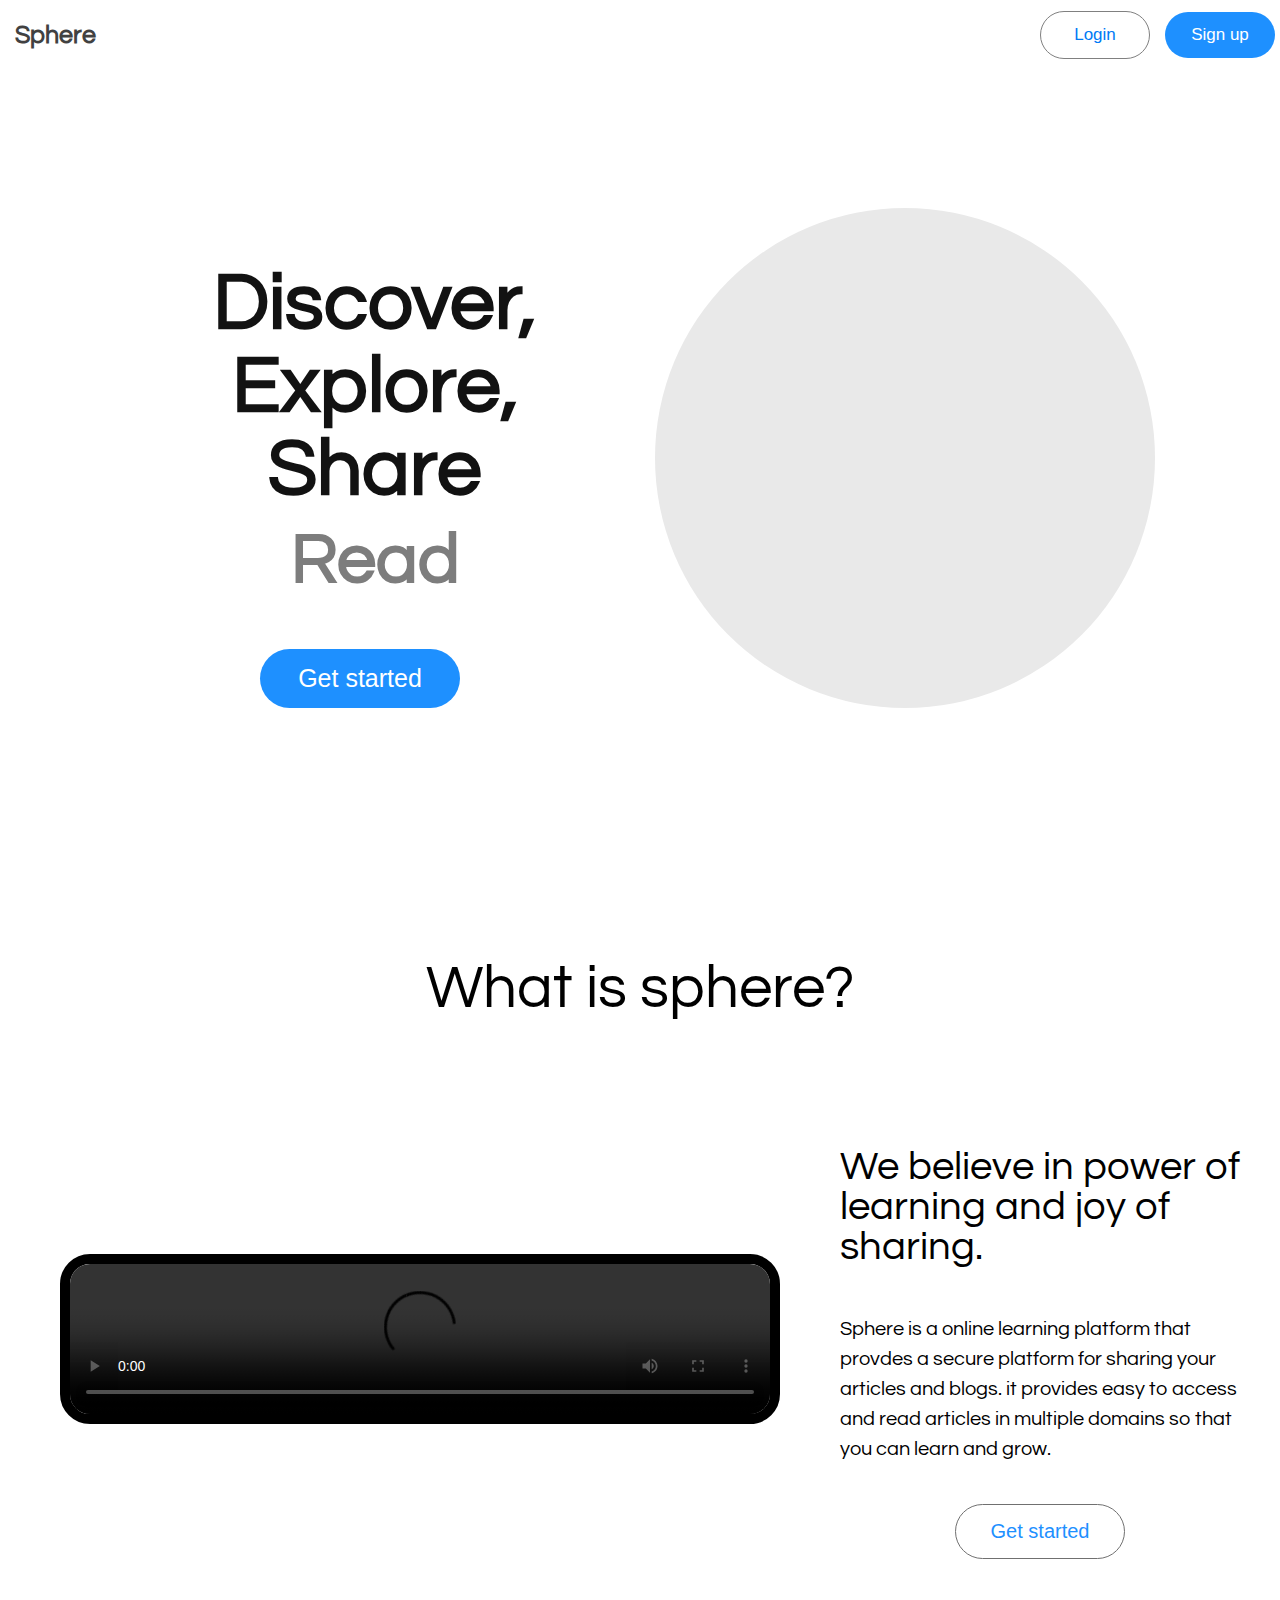
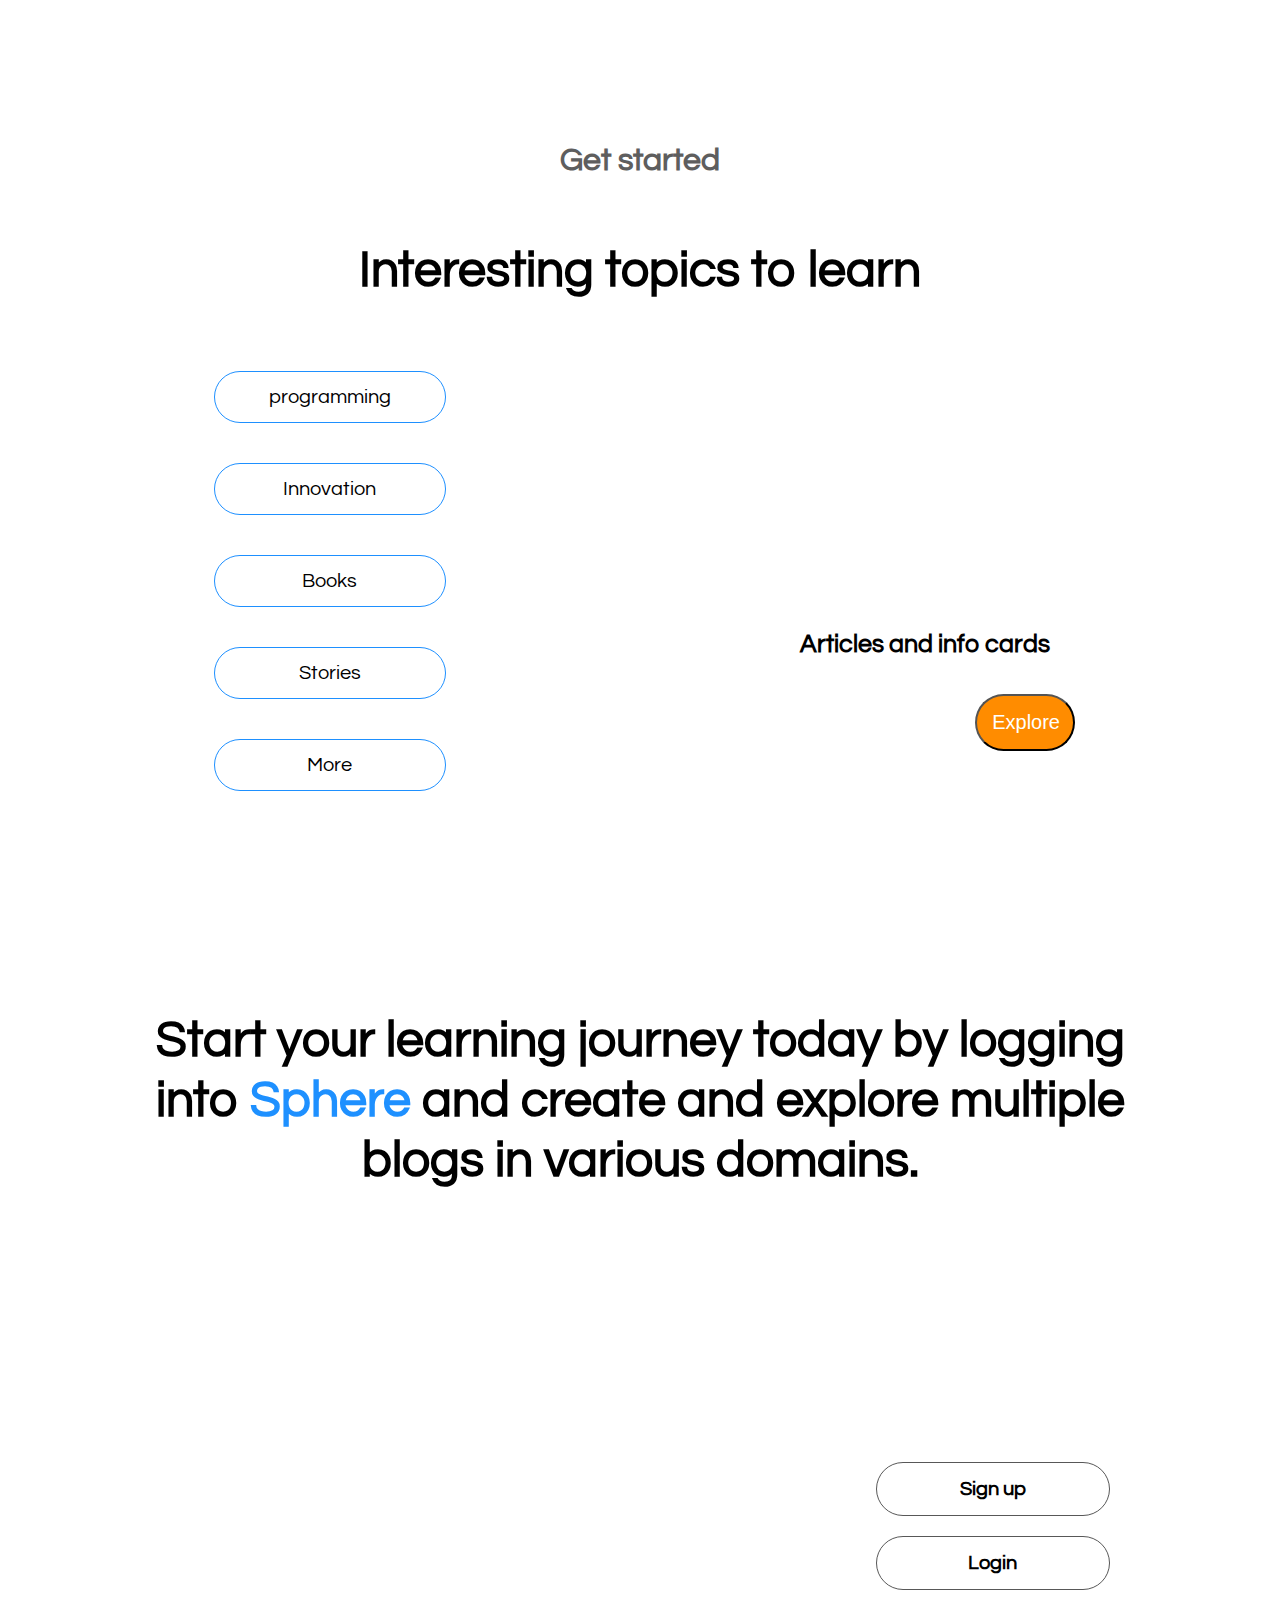
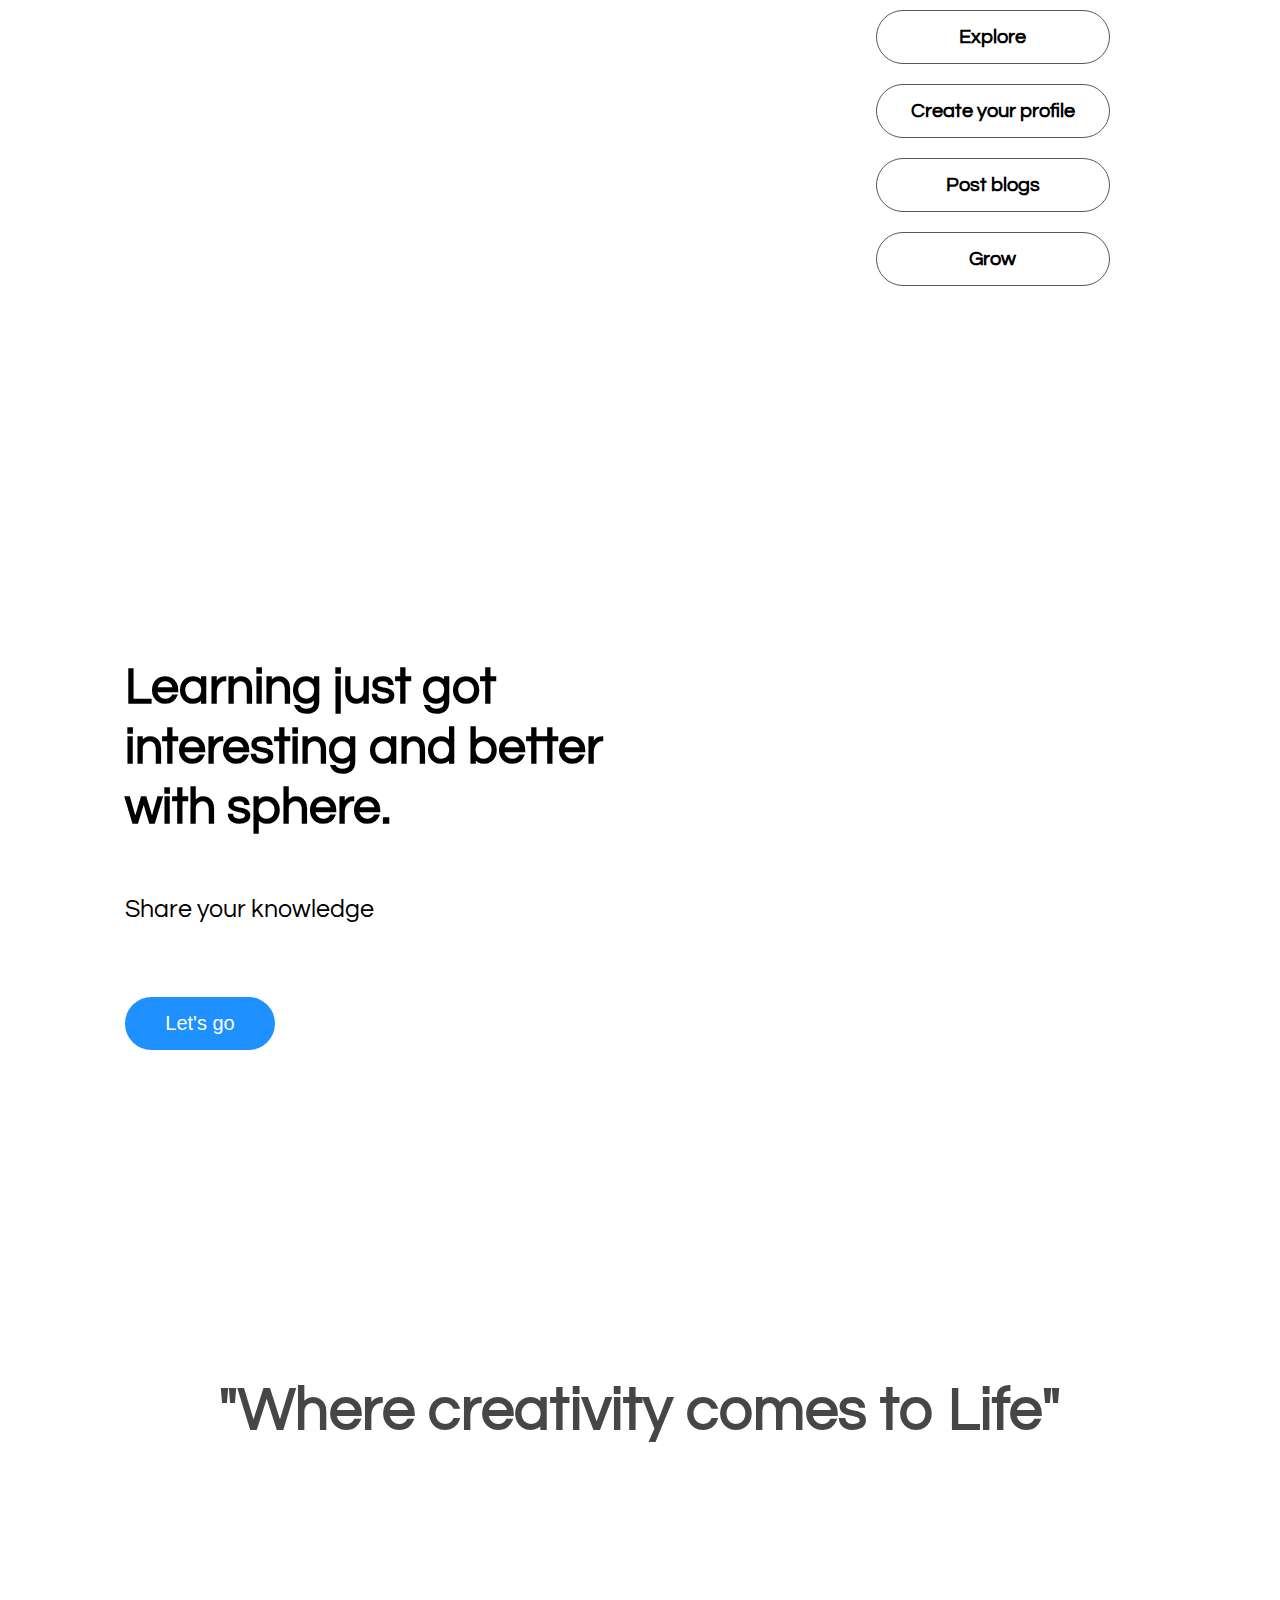
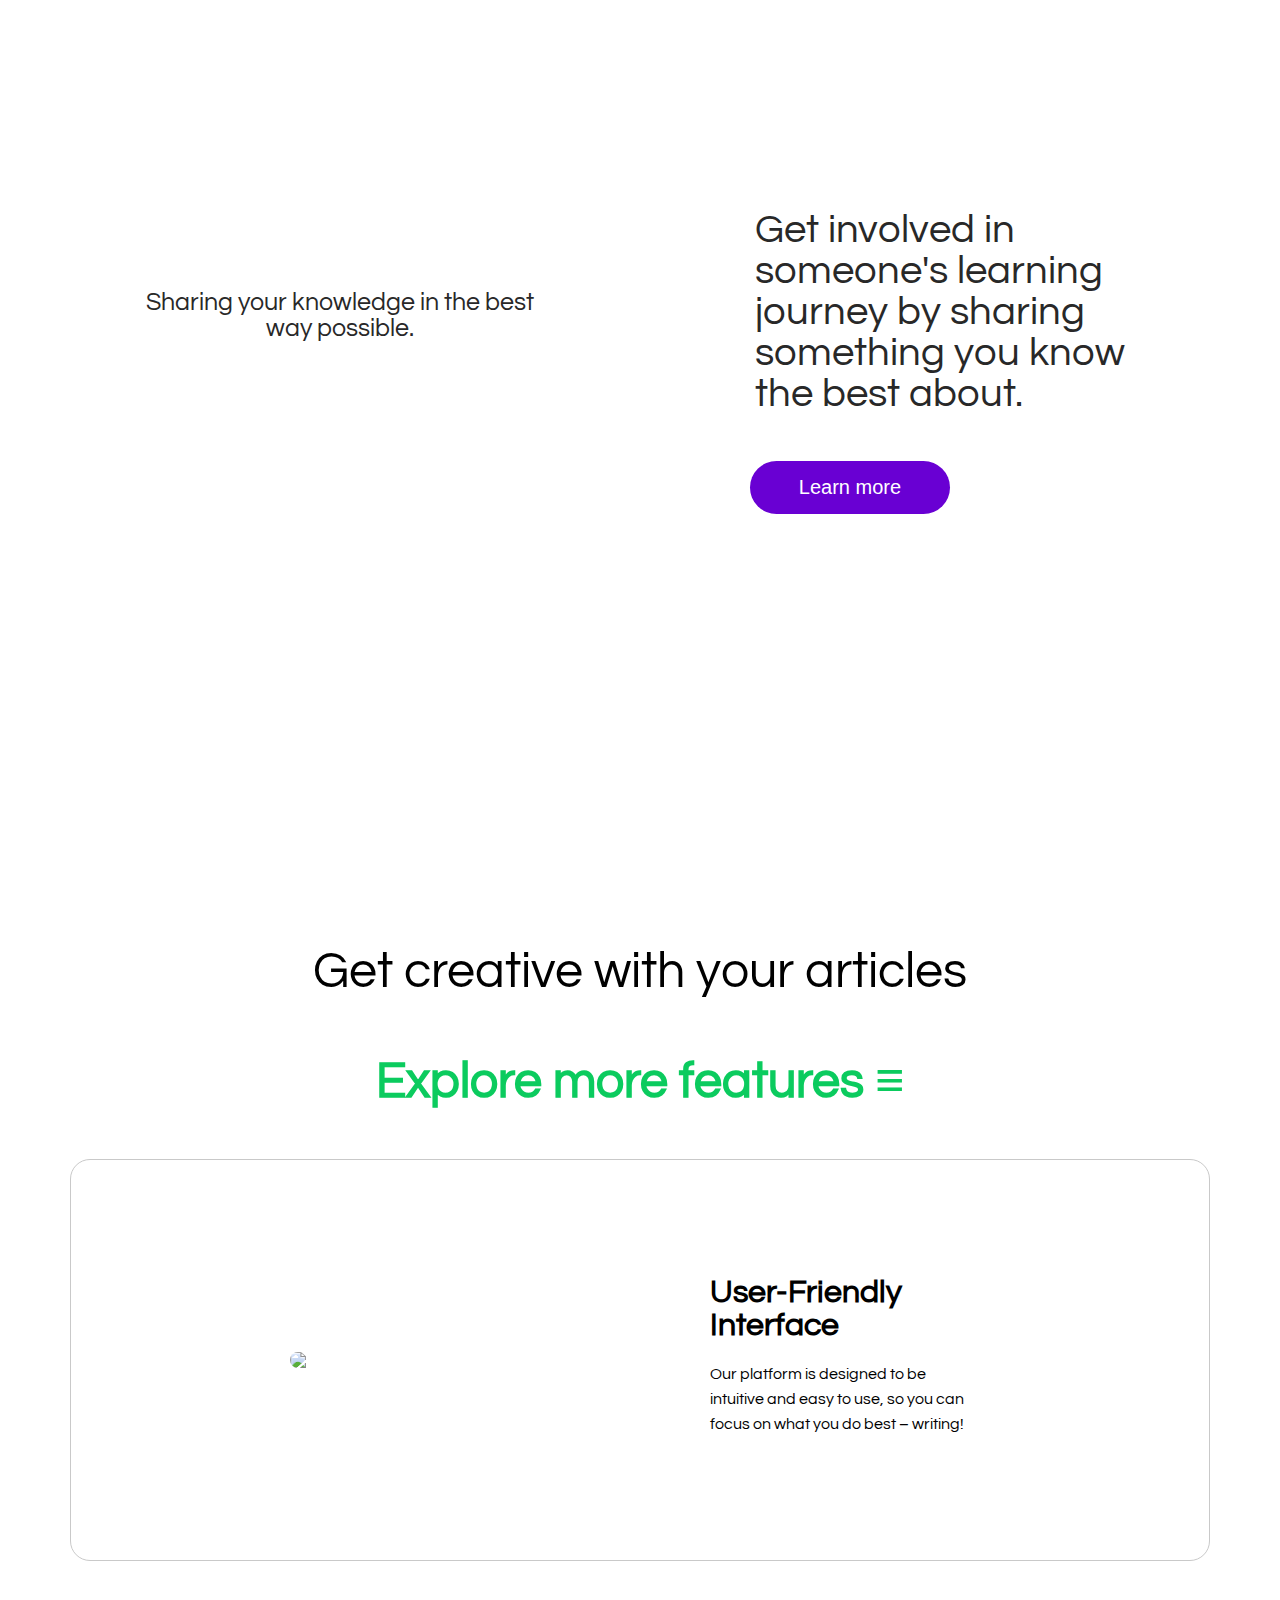
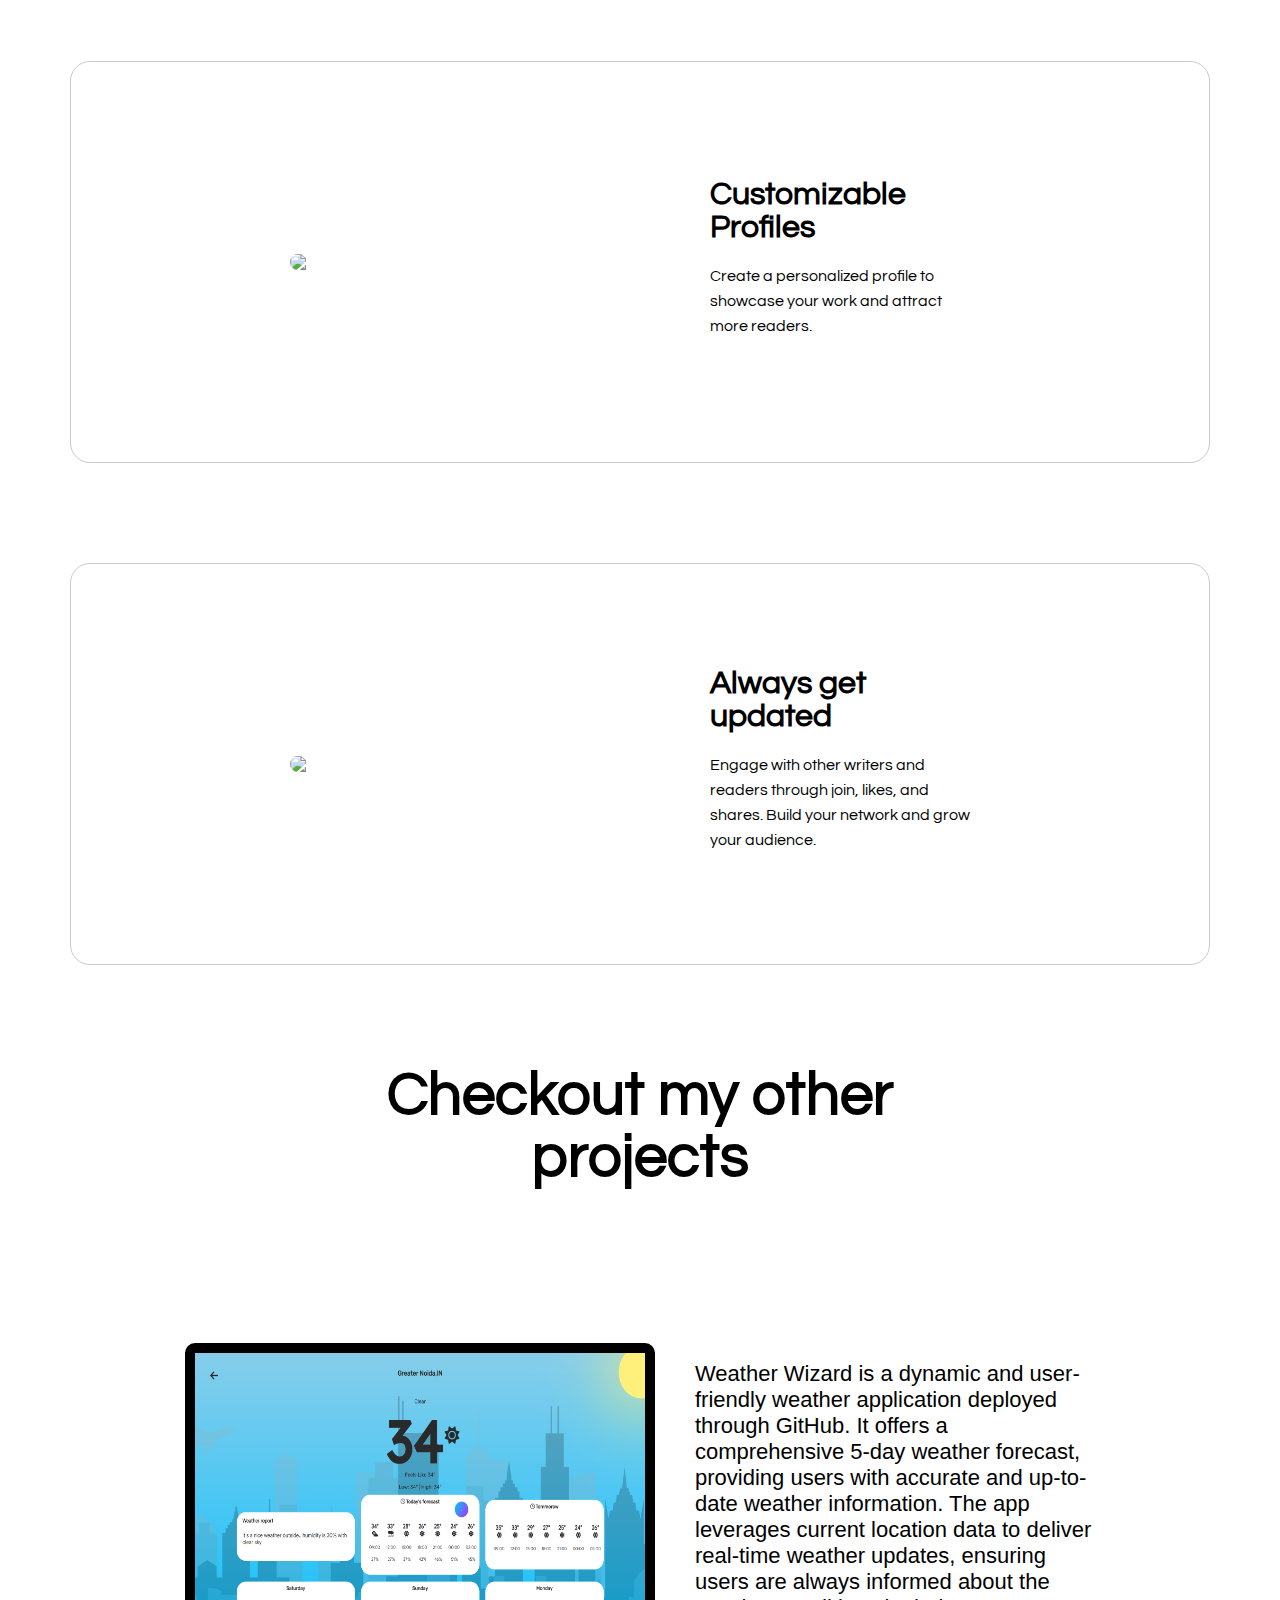
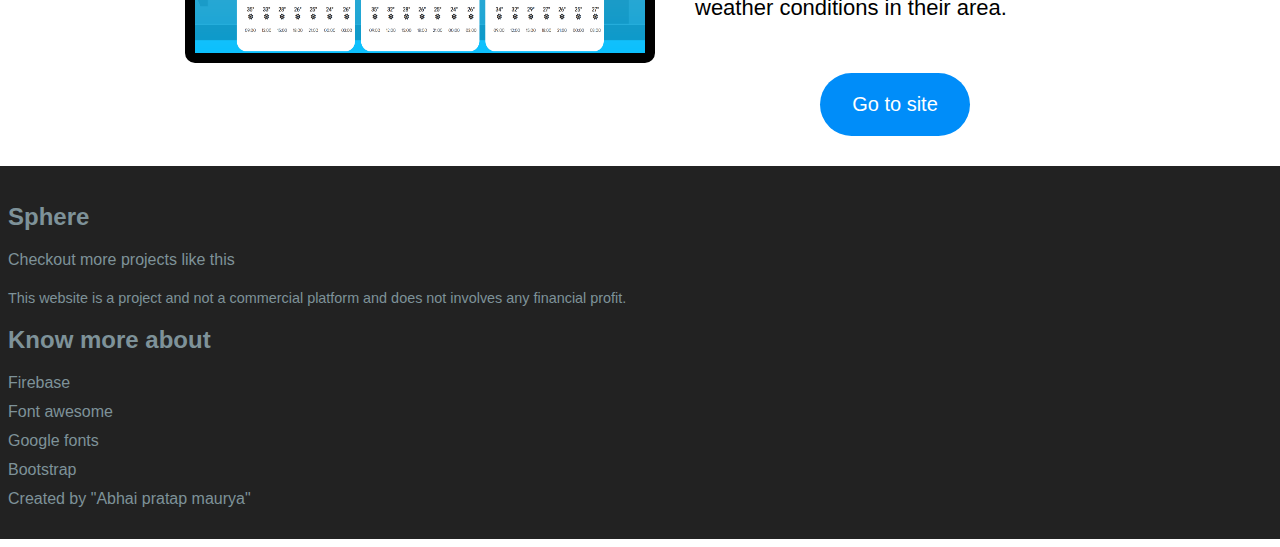
==== commit e08a39da: "Update index.html" ====
--- a/index.html
+++ b/index.html
@@ -84,7 +84,7 @@
     </div>
   </div>
 
-  <h1 style="color:rgb(94, 94, 94);font-size: 70px;margin:20px;padding:15px;" id="r1">Get started</h1>
+  <h1 style="color:rgb(94, 94, 94);margin:20px;padding:15px;" id="r1">Get started</h1>
   <h1 id="df">Interesting topics to learn</h1>
   <div id="events" class="gr">
     <div id="a1">
@@ -100,7 +100,7 @@
     </div>
   </div>
 
-  <h1 style="font-size:50px;color:black;margin-top: 200px;margin-left: 10%;margin-right: 10%;line-height: 60px;">Start your learning journey today by logging into <strong style="color:dodgerblue">Sphere</strong> and create and explore multiple blogs in various domains.</h1>
+  <h1 style="color:black;margin-top: 200px;margin-left: 10%;margin-right: 10%;line-height: 60px;font-size: 50px;" id="f3">Start your learning journey today by logging into <strong style="color:dodgerblue">Sphere</strong> and create and explore multiple blogs in various domains.</h1>
   <div id="instructions" class="gr">
 
     <div id="insi">
